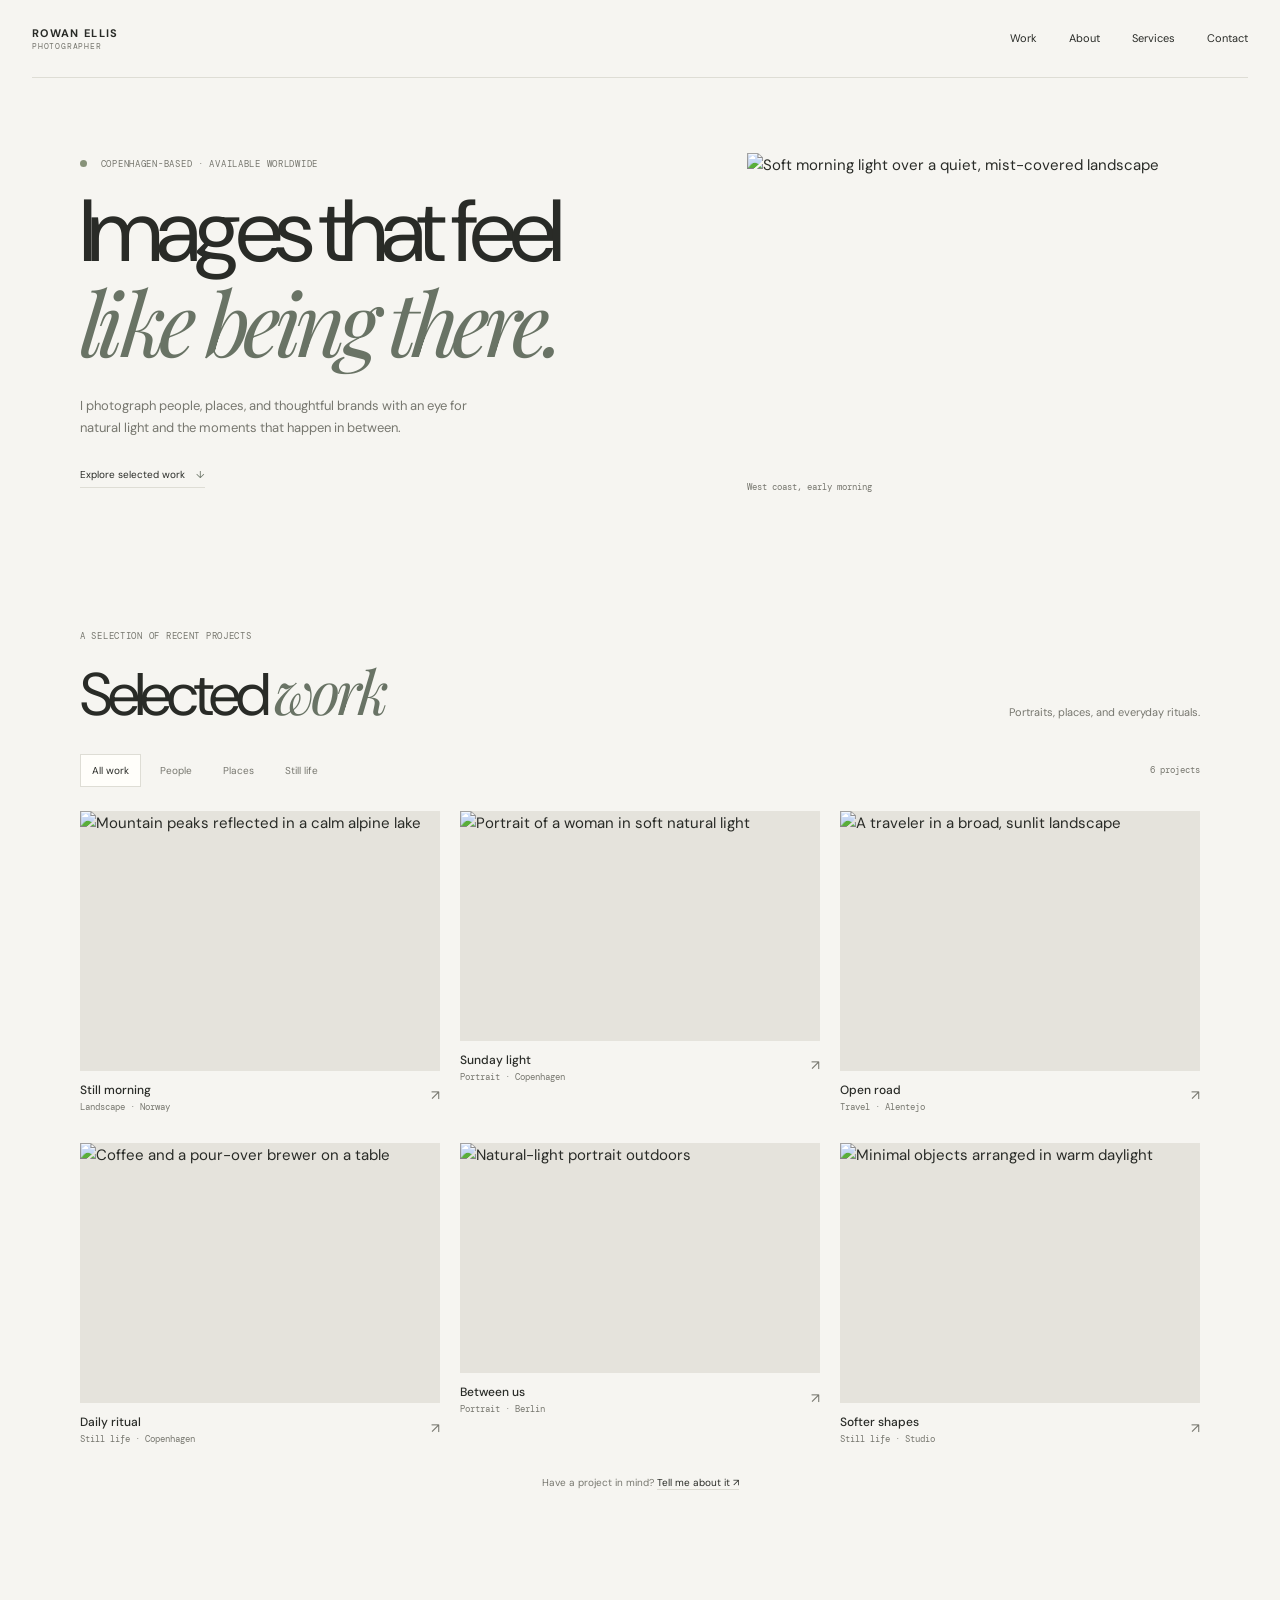
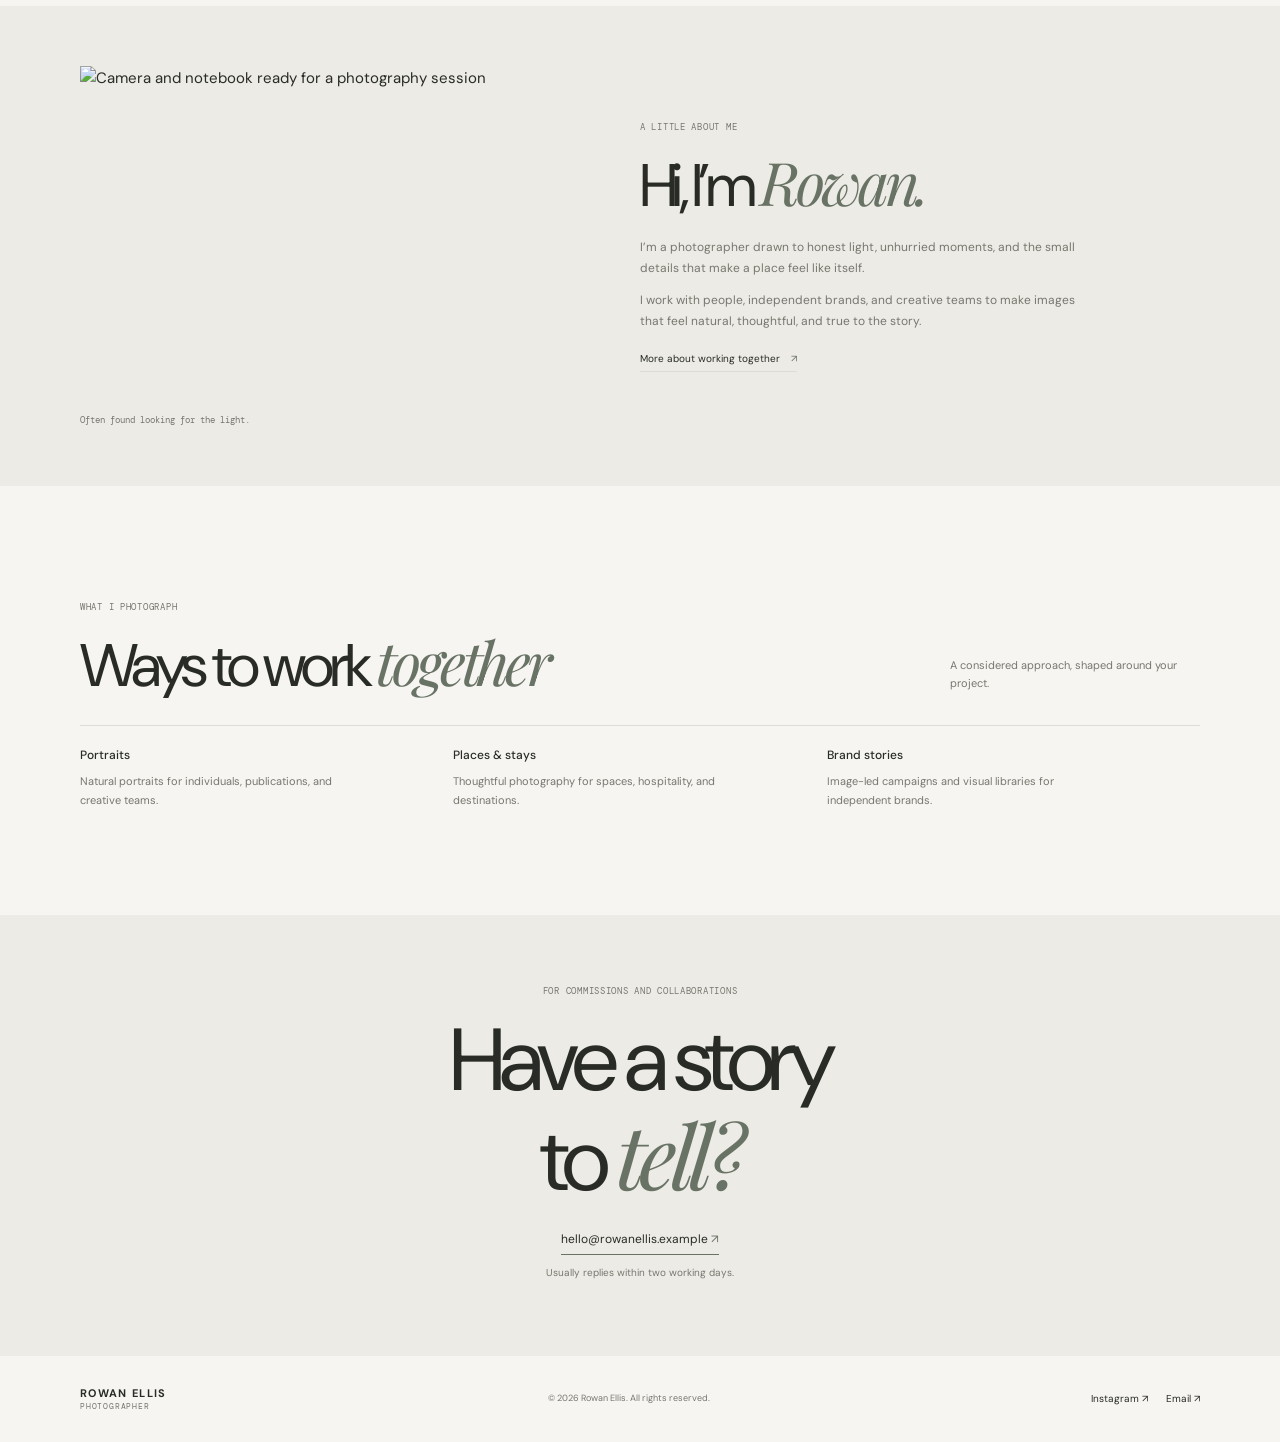
==== index.html @ 959b417f "Add files via upload" ====
<!DOCTYPE html>
<html lang="en">
<head>
  <meta charset="UTF-8">
  <meta name="viewport" content="width=device-width, initial-scale=1">
  <meta name="theme-color" content="#f6f5f1">
  <meta name="description" content="Rowan Ellis is a Copenhagen-based photographer working across portraits, places, and brand stories.">
  <title>Rowan Ellis — Photographer</title>

  <link rel="preconnect" href="https://fonts.googleapis.com">
  <link rel="preconnect" href="https://fonts.gstatic.com" crossorigin>
  <link href="https://fonts.googleapis.com/css2?family=DM+Mono:wght@400&family=DM+Sans:wght@400;500;600;700&family=Playfair+Display:ital,wght@0,400;0,500;1,400&display=swap" rel="stylesheet">
  <link rel="stylesheet" href="style.css">
  <script src="script.js" defer></script>
</head>

<body>
  <a class="skip-link" href="#main">Skip to content</a>

  <header class="site-header">
    <a class="brand" href="#home" aria-label="Rowan Ellis, home">
      ROWAN ELLIS <span>PHOTOGRAPHER</span>
    </a>

    <button class="menu-toggle" type="button" aria-expanded="false"
      aria-controls="primary-nav" aria-label="Open navigation">
      <span></span><span></span>
    </button>

    <nav class="navigation" id="primary-nav" aria-label="Main navigation">
      <a href="#work">Work</a>
      <a href="#about">About</a>
      <a href="#services">Services</a>
      <a href="#contact">Contact</a>
    </nav>
  </header>

  <main id="main">
    <section class="intro page-width" id="home">
      <div class="intro-copy">
        <p class="eyebrow"><span class="availability-dot"></span> Copenhagen-based · Available worldwide</p>
        <h1>Images that feel<br><em>like being there.</em></h1>
        <p class="intro-description">
          I photograph people, places, and thoughtful brands with an eye for
          natural light and the moments that happen in between.
        </p>
        <a class="text-link" href="#work">Explore selected work <span aria-hidden="true">↓</span></a>
      </div>
      <figure class="intro-image">
        <img
          src="https://images.unsplash.com/photo-1470252649378-9c29740c9fa8?auto=format&fit=crop&w=1500&q=85"
          alt="Soft morning light over a quiet, mist-covered landscape"
          fetchpriority="high">
        <figcaption>West coast, early morning</figcaption>
      </figure>
    </section>

    <section class="work page-width section-space" id="work" aria-labelledby="work-title">
      <div class="section-heading">
        <div>
          <p class="eyebrow">A selection of recent projects</p>
          <h2 id="work-title">Selected <em>work</em></h2>
        </div>
        <p class="heading-note">Portraits, places, and everyday rituals.</p>
      </div>

      <div class="filter-row" role="group" aria-label="Filter photographs">
        <button class="filter-button is-active" type="button" data-filter="all" aria-pressed="true">All work</button>
        <button class="filter-button" type="button" data-filter="people" aria-pressed="false">People</button>
        <button class="filter-button" type="button" data-filter="places" aria-pressed="false">Places</button>
        <button class="filter-button" type="button" data-filter="still-life" aria-pressed="false">Still life</button>
        <span class="work-count" aria-live="polite">6 projects</span>
      </div>

      <div class="gallery">
        <article class="project-card" data-category="places">
          <a class="project-image" href="#contact" aria-label="Enquire about the Still Morning project">
            <img src="https://images.unsplash.com/photo-1470770841072-f978cf4d019e?auto=format&fit=crop&w=1100&q=85"
              alt="Mountain peaks reflected in a calm alpine lake" loading="lazy">
          </a>
          <div class="project-caption">
            <div><h3>Still morning</h3><p>Landscape · Norway</p></div>
            <a href="#contact" aria-label="Enquire about Still morning">↗</a>
          </div>
        </article>

        <article class="project-card" data-category="people">
          <a class="project-image" href="#contact" aria-label="Enquire about the Sunday Light project">
            <img src="https://images.unsplash.com/photo-1534528741775-53994a69daeb?auto=format&fit=crop&w=1100&q=85"
              alt="Portrait of a woman in soft natural light" loading="lazy">
          </a>
          <div class="project-caption">
            <div><h3>Sunday light</h3><p>Portrait · Copenhagen</p></div>
            <a href="#contact" aria-label="Enquire about Sunday light">↗</a>
          </div>
        </article>

        <article class="project-card" data-category="places">
          <a class="project-image" href="#contact" aria-label="Enquire about the Open Road project">
            <img src="https://images.unsplash.com/photo-1500530855697-b586d89ba3ee?auto=format&fit=crop&w=1100&q=85"
              alt="A traveler in a broad, sunlit landscape" loading="lazy">
          </a>
          <div class="project-caption">
            <div><h3>Open road</h3><p>Travel · Alentejo</p></div>
            <a href="#contact" aria-label="Enquire about Open road">↗</a>
          </div>
        </article>

        <article class="project-card" data-category="still-life">
          <a class="project-image" href="#contact" aria-label="Enquire about the Daily Ritual project">
            <img src="https://images.unsplash.com/photo-1495474472287-4d71bcdd2085?auto=format&fit=crop&w=1100&q=85"
              alt="Coffee and a pour-over brewer on a table" loading="lazy">
          </a>
          <div class="project-caption">
            <div><h3>Daily ritual</h3><p>Still life · Copenhagen</p></div>
            <a href="#contact" aria-label="Enquire about Daily ritual">↗</a>
          </div>
        </article>

        <article class="project-card" data-category="people">
          <a class="project-image" href="#contact" aria-label="Enquire about the Between Us project">
            <img src="https://images.unsplash.com/photo-1517841905240-472988babdf9?auto=format&fit=crop&w=1100&q=85"
              alt="Natural-light portrait outdoors" loading="lazy">
          </a>
          <div class="project-caption">
            <div><h3>Between us</h3><p>Portrait · Berlin</p></div>
            <a href="#contact" aria-label="Enquire about Between us">↗</a>
          </div>
        </article>

        <article class="project-card" data-category="still-life">
          <a class="project-image" href="#contact" aria-label="Enquire about the Softer Shapes project">
            <img src="https://images.unsplash.com/photo-1490312278390-ab64016e0aa9?auto=format&fit=crop&w=1100&q=85"
              alt="Minimal objects arranged in warm daylight" loading="lazy">
          </a>
          <div class="project-caption">
            <div><h3>Softer shapes</h3><p>Still life · Studio</p></div>
            <a href="#contact" aria-label="Enquire about Softer shapes">↗</a>
          </div>
        </article>
      </div>

      <p class="gallery-note">Have a project in mind? <a href="#contact">Tell me about it ↗</a></p>
    </section>

    <section class="about section-space" id="about">
      <div class="about-inner page-width">
        <figure class="about-image">
          <img src="https://images.unsplash.com/photo-1452587925148-ce544e77e70d?auto=format&fit=crop&w=900&q=85"
            alt="Camera and notebook ready for a photography session" loading="lazy">
          <figcaption>Often found looking for the light.</figcaption>
        </figure>
        <div class="about-copy">
          <p class="eyebrow">A little about me</p>
          <h2>Hi, I’m <em>Rowan.</em></h2>
          <p>I’m a photographer drawn to honest light, unhurried moments, and the small details that make a place feel like itself.</p>
          <p>I work with people, independent brands, and creative teams to make images that feel natural, thoughtful, and true to the story.</p>
          <a class="text-link" href="#contact">More about working together <span aria-hidden="true">↗</span></a>
        </div>
      </div>
    </section>

    <section class="services page-width section-space" id="services">
      <div class="section-heading">
        <div>
          <p class="eyebrow">What I photograph</p>
          <h2>Ways to work <em>together</em></h2>
        </div>
        <p class="heading-note">A considered approach, shaped around your project.</p>
      </div>
      <div class="service-grid">
        <article><h3>Portraits</h3><p>Natural portraits for individuals, publications, and creative teams.</p></article>
        <article><h3>Places & stays</h3><p>Thoughtful photography for spaces, hospitality, and destinations.</p></article>
        <article><h3>Brand stories</h3><p>Image-led campaigns and visual libraries for independent brands.</p></article>
      </div>
    </section>

    <section class="contact" id="contact">
      <div class="contact-inner page-width">
        <p class="eyebrow">For commissions and collaborations</p>
        <h2>Have a story<br>to <em>tell?</em></h2>
        <a class="contact-email" href="mailto:hello@rowanellis.example">
          hello@rowanellis.example <span aria-hidden="true">↗</span>
        </a>
        <p class="contact-note">Usually replies within two working days.</p>
      </div>
    </section>
  </main>

  <footer class="site-footer page-width">
    <a class="brand" href="#home">ROWAN ELLIS <span>PHOTOGRAPHER</span></a>
    <p>© <span id="year"></span> Rowan Ellis. All rights reserved.</p>
    <div class="footer-links">
      <a href="https://www.instagram.com/" target="_blank" rel="noopener noreferrer">Instagram ↗</a>
      <a href="mailto:hello@rowanellis.example">Email ↗</a>
    </div>
  </footer>

  <button class="back-to-top" type="button" aria-label="Scroll to top" title="Scroll to top">
    <span aria-hidden="true">↑</span>
  </button>
</body>
</html>
---- style.css ----
:root {
  color-scheme: light;
  --paper: #f6f5f1;
  --white: #fffefa;
  --ink: #292b27;
  --muted: #77776f;
  --line: #deddd5;
  --accent: #697365;
  --serif: "Playfair Display", Georgia, serif;
  --sans: "DM Sans", Arial, sans-serif;
  --mono: "DM Mono", monospace;
}

* { box-sizing: border-box; }
html { scroll-behavior: smooth; scroll-padding-top: 85px; }
body {
  margin: 0;
  color: var(--ink);
  background: var(--paper);
  font: 15px/1.7 var(--sans);
  -webkit-font-smoothing: antialiased;
}
img { display: block; width: 100%; }
a { color: inherit; text-decoration: none; }
button { color: inherit; font: inherit; }
a:focus-visible, button:focus-visible { outline: 2px solid var(--accent); outline-offset: 4px; }
::selection { color: white; background: var(--accent); }
.page-width { width: min(1120px, calc(100% - 64px)); margin-inline: auto; }
.skip-link { position: absolute; top: -60px; left: 16px; z-index: 20; padding: 10px 14px; background: var(--ink); color: white; }
.skip-link:focus { top: 16px; }

.site-header {
  width: min(1260px, calc(100% - 64px)); height: 78px; margin: auto;
  display: flex; align-items: center; justify-content: space-between;
  border-bottom: 1px solid var(--line);
}
.brand { font-size: 11px; font-weight: 700; letter-spacing: .12em; line-height: 1.4; }
.brand span { display: block; color: var(--muted); font: 8px var(--mono); letter-spacing: .1em; }
.navigation { display: flex; gap: 32px; align-items: center; }
.navigation a { font-size: 11px; }
.navigation a:hover, .footer-links a:hover { color: var(--accent); }
.menu-toggle { display: none; }

.intro {
  display: grid; grid-template-columns: 1fr .8fr; align-items: center;
  gap: 9%; padding-top: 75px; padding-bottom: 22px;
}
.eyebrow { margin: 0 0 17px; color: var(--muted); font: 9px var(--mono); letter-spacing: .08em; text-transform: uppercase; }
.availability-dot { display: inline-block; width: 7px; height: 7px; margin-right: 8px; border-radius: 50%; background: #879279; }
.intro h1 { margin: 0; font-size: clamp(54px, 7vw, 88px); font-weight: 400; line-height: 1.02; letter-spacing: -.075em; }
h1 em, h2 em { color: var(--accent); font-family: var(--serif); font-weight: 400; }
.intro-description { max-width: 430px; margin: 22px 0; color: var(--muted); font-size: 13px; }
.text-link { display: inline-block; padding-bottom: 4px; border-bottom: 1px solid var(--line); font-size: 10px; }
.text-link span { margin-left: 8px; color: var(--accent); }
.intro-image { margin: 0; }
.intro-image img { height: 320px; object-fit: cover; }
.intro-image figcaption, .about-image figcaption { margin-top: 8px; color: var(--muted); font: 9px var(--mono); }

.section-space { padding-top: 115px; }
.section-heading { display: flex; align-items: end; justify-content: space-between; gap: 24px; margin-bottom: 27px; }
.section-heading h2, .about-copy h2, .contact h2 {
  margin: 0; font-size: clamp(40px, 5vw, 60px); font-weight: 400;
  line-height: 1.06; letter-spacing: -.07em;
}
.heading-note { max-width: 250px; margin: 0 0 5px; color: var(--muted); font-size: 11px; }
.filter-row { display: flex; align-items: center; gap: 7px; margin-bottom: 24px; }
.filter-button { padding: 7px 11px; border: 1px solid transparent; background: transparent; color: var(--muted); font-size: 10px; cursor: pointer; }
.filter-button:hover { color: var(--ink); }
.filter-button.is-active { border-color: var(--line); background: var(--white); color: var(--ink); }
.work-count { margin-left: auto; color: var(--muted); font: 9px var(--mono); }

.gallery { display: grid; grid-template-columns: repeat(3, minmax(0, 1fr)); gap: 30px 20px; }
.project-card { min-width: 0; }
.project-image { display: block; overflow: hidden; background: #e5e3dc; }
.project-image img { height: 260px; object-fit: cover; transition: transform .45s ease; }
.project-card:nth-child(3n + 2) .project-image img { height: 230px; }
.project-image:hover img { transform: scale(1.025); }
.project-caption { display: flex; align-items: center; justify-content: space-between; padding-top: 9px; }
.project-caption h3 { margin: 0; font-size: 12px; font-weight: 500; }
.project-caption p { margin: 1px 0 0; color: var(--muted); font: 9px var(--mono); }
.project-caption > a { color: var(--muted); font-size: 14px; }
.project-card[hidden] { display: none; }
.gallery-note { margin: 29px 0 0; color: var(--muted); text-align: center; font-size: 10px; }
.gallery-note a { color: var(--ink); border-bottom: 1px solid var(--line); }

.about { margin-top: 115px; padding-block: 60px; background: #ecebe5; }
.about-inner { display: grid; grid-template-columns: .8fr 1fr; align-items: center; gap: 10%; }
.about-image { margin: 0; }
.about-image img { height: 340px; object-fit: cover; }
.about-copy h2 { margin-bottom: 20px; }
.about-copy > p:not(.eyebrow) { max-width: 440px; color: var(--muted); font-size: 12px; }
.about-copy .text-link { margin-top: 7px; }

.services { padding-bottom: 105px; }
.service-grid { display: grid; grid-template-columns: repeat(3, 1fr); border-top: 1px solid var(--line); }
.service-grid article { padding: 19px 20px 0 0; }
.service-grid h3 { margin: 0 0 7px; font-size: 12px; font-weight: 500; }
.service-grid p { max-width: 280px; margin: 0; color: var(--muted); font-size: 11px; }

.contact { padding: 70px 0 75px; background: #ecebe5; text-align: center; }
.contact h2 { font-size: clamp(55px, 8vw, 88px); }
.contact-email { display: inline-block; margin-top: 22px; padding-bottom: 4px; border-bottom: 1px solid var(--accent); font-size: 12px; }
.contact-email span { color: var(--accent); }
.contact-note { margin: 9px 0 0; color: var(--muted); font-size: 10px; }

.site-footer { min-height: 86px; display: flex; align-items: center; justify-content: space-between; gap: 18px; }
.site-footer > p { margin: 0; color: var(--muted); font-size: 9px; }
.footer-links { display: flex; gap: 18px; font-size: 10px; }

.back-to-top {
  position: fixed; z-index: 5; right: 22px; bottom: 22px;
  display: grid; place-items: center; width: 42px; height: 42px;
  border: 1px solid var(--line); border-radius: 50%; background: var(--white);
  font-size: 18px; cursor: pointer; opacity: 0; visibility: hidden;
  transform: translateY(6px); transition: opacity .2s, visibility .2s, transform .2s;
}
.back-to-top.is-visible { opacity: 1; visibility: visible; transform: translateY(0); }
.back-to-top:hover { color: white; background: var(--ink); border-color: var(--ink); }

@media (max-width: 760px) {
  .page-width, .site-header { width: calc(100% - 40px); }
  .site-header { height: 70px; }
  .menu-toggle {
    display: flex; width: 38px; height: 38px; flex-direction: column;
    justify-content: center; gap: 6px; border: 1px solid var(--line);
    background: transparent; cursor: pointer;
  }
  .menu-toggle span { width: 15px; height: 1px; margin: auto; background: var(--ink); }
  .navigation {
    display: none; position: absolute; z-index: 10; top: 69px; left: 0; right: 0;
    padding: 20px; flex-direction: column; align-items: flex-start; gap: 16px;
    background: var(--paper); border-bottom: 1px solid var(--line);
  }
  .navigation.is-open { display: flex; }
  .intro { grid-template-columns: 1fr .75fr; gap: 25px; padding-top: 60px; }
  .intro h1 { font-size: clamp(48px, 9vw, 68px); }
  .intro-image img { height: 270px; }
  .section-space { padding-top: 85px; }
  .gallery { grid-template-columns: repeat(2, minmax(0, 1fr)); gap: 25px 14px; }
  .project-image img, .project-card:nth-child(3n + 2) .project-image img { height: 230px; }
  .about { margin-top: 85px; padding-block: 45px; }
  .about-inner { gap: 7%; }
  .about-image img { height: 300px; }
  .services { padding-bottom: 80px; }
}

@media (max-width: 520px) {
  .intro { grid-template-columns: 1fr; gap: 28px; padding-top: 50px; }
  .intro h1 { font-size: clamp(54px, 13vw, 72px); }
  .intro-image img { height: 250px; }
  .section-heading { align-items: flex-start; flex-direction: column; gap: 9px; }
  .filter-row { flex-wrap: wrap; }
  .work-count { width: 100%; margin: 3px 0 0 10px; }
  .gallery { grid-template-columns: 1fr; gap: 24px; }
  .project-image img, .project-card:nth-child(3n + 2) .project-image img { height: 270px; }
  .about-inner { grid-template-columns: 1fr; gap: 28px; }
  .about-image img { height: 260px; }
  .service-grid { grid-template-columns: 1fr; }
  .service-grid article { padding: 16px 0; border-bottom: 1px solid var(--line); }
  .services { padding-bottom: 70px; }
  .site-footer { flex-wrap: wrap; padding-block: 18px; }
  .site-footer > p { order: 3; width: 100%; }
  .footer-links { gap: 12px; }
  .back-to-top { right: 15px; bottom: 15px; }
}

@media (prefers-reduced-motion: reduce) {
  *, *::before, *::after { scroll-behavior: auto !important; transition-duration: .01ms !important; }
}
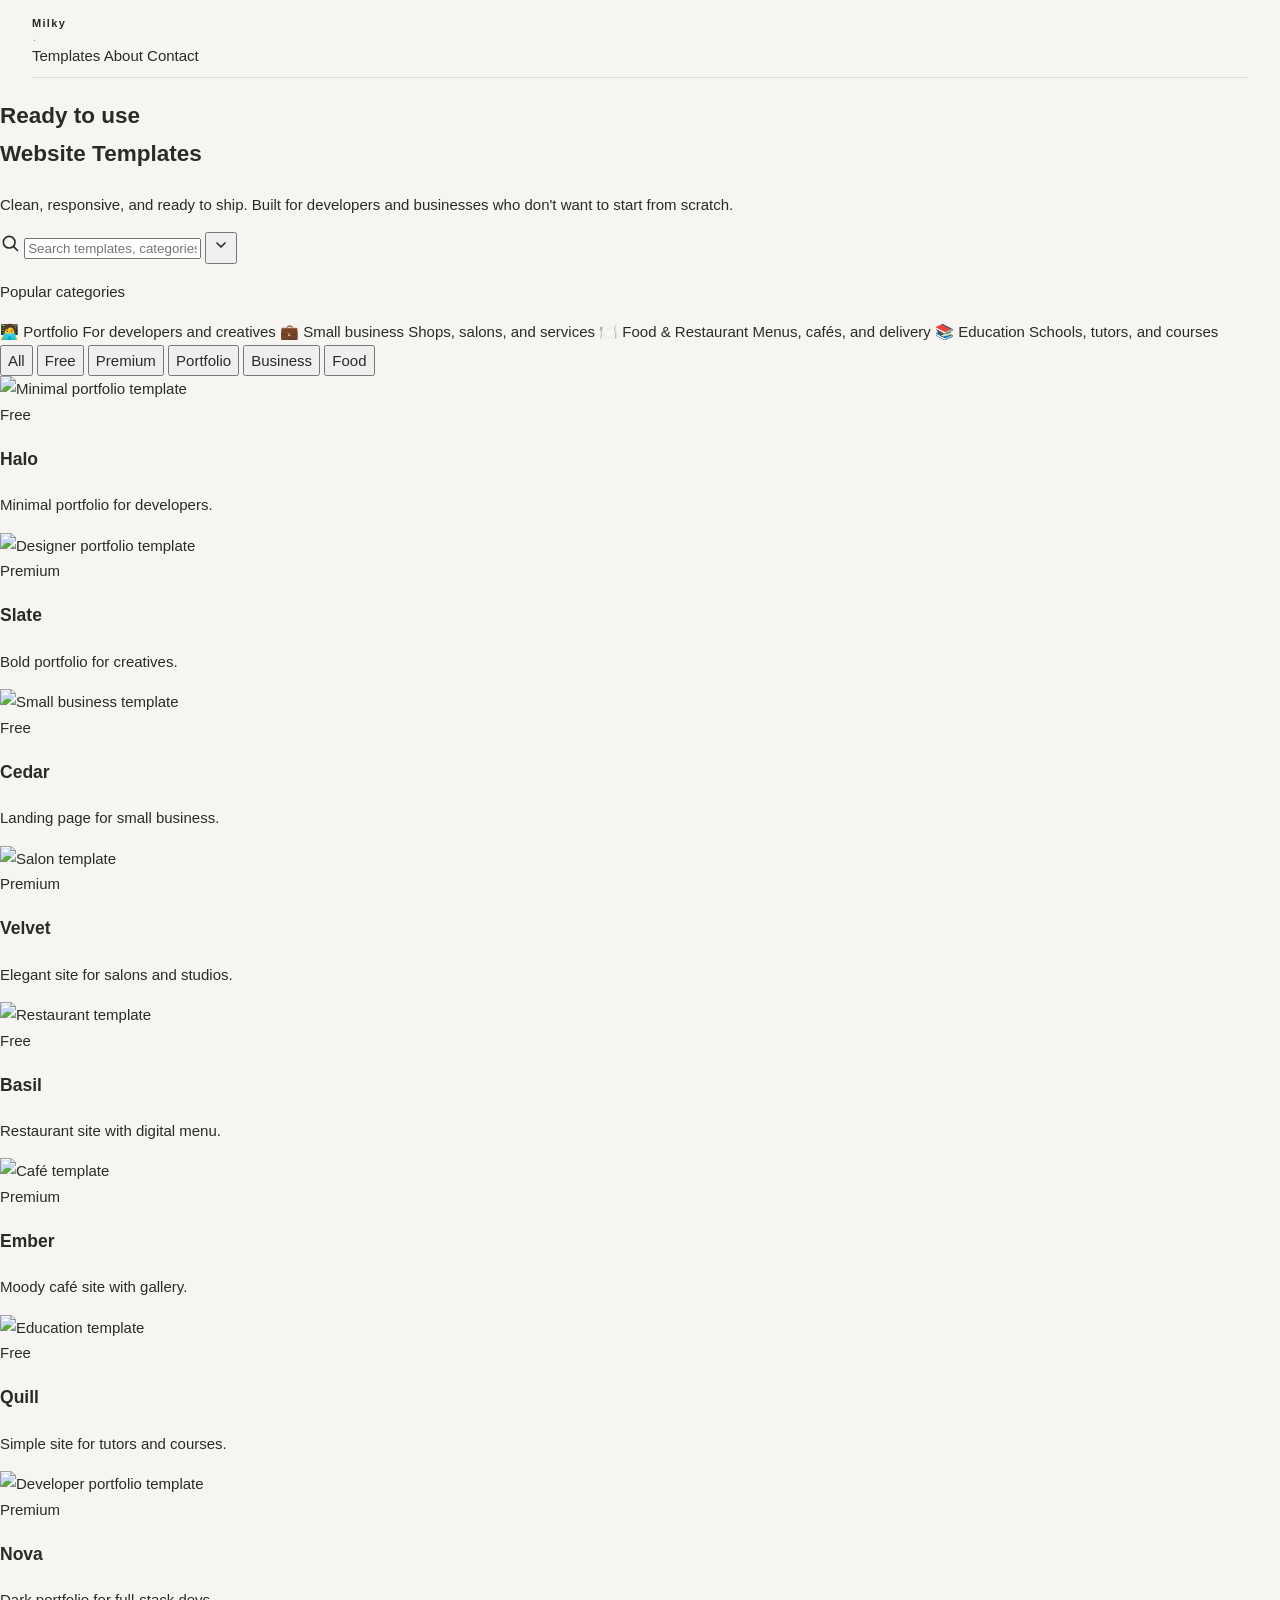
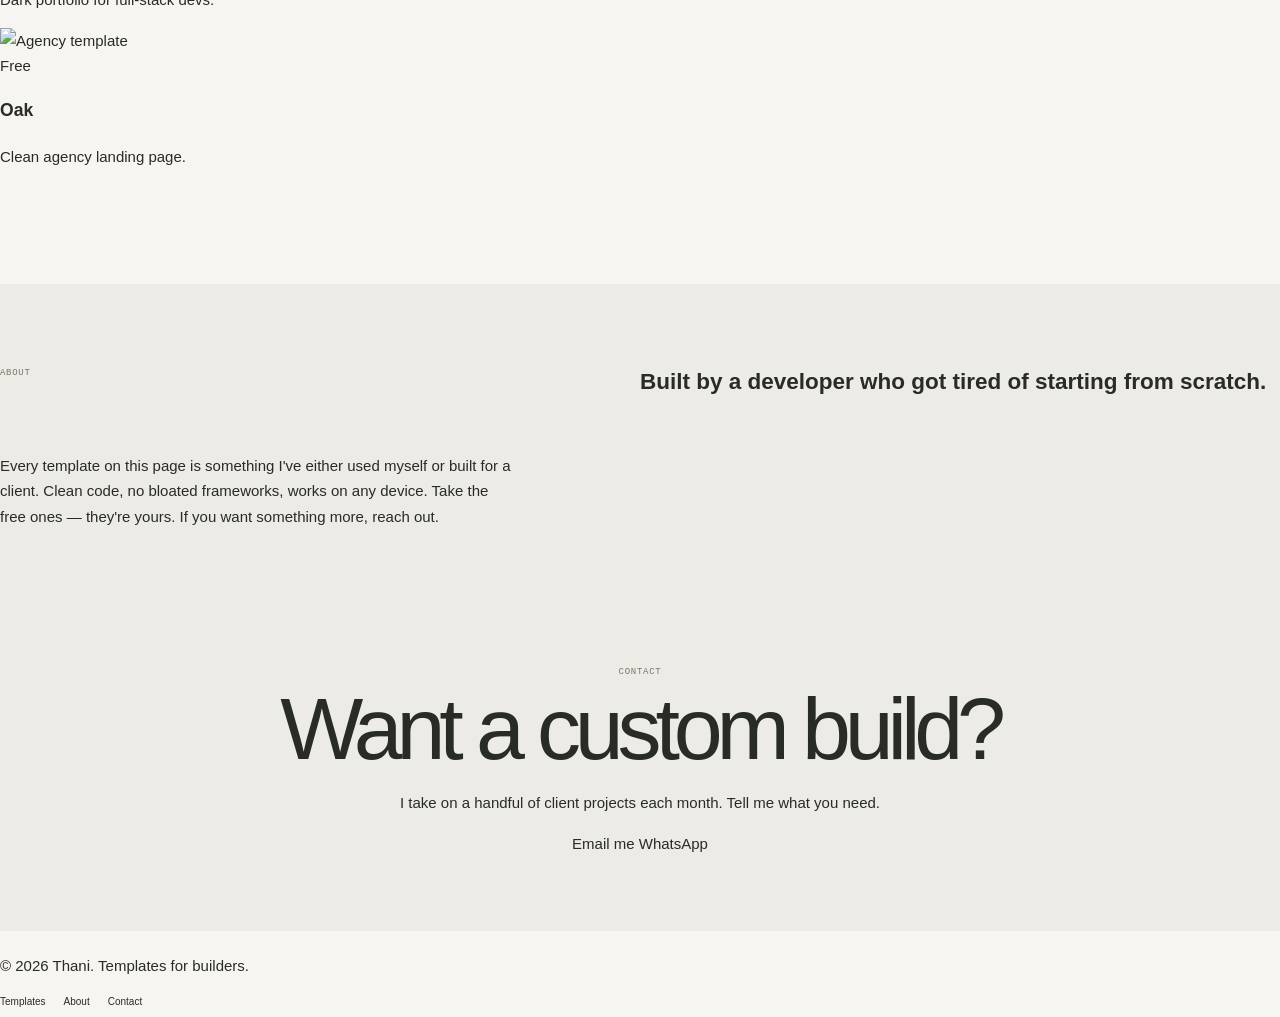
==== commit 091b8aea: "Add files via upload" ====
--- a/index.html
+++ b/index.html
@@ -1,203 +1,238 @@
 <!DOCTYPE html>
 <html lang="en">
 <head>
-  <meta charset="UTF-8">
-  <meta name="viewport" content="width=device-width, initial-scale=1">
-  <meta name="theme-color" content="#f6f5f1">
-  <meta name="description" content="Rowan Ellis is a Copenhagen-based photographer working across portraits, places, and brand stories.">
-  <title>Rowan Ellis — Photographer</title>
-
-  <link rel="preconnect" href="https://fonts.googleapis.com">
-  <link rel="preconnect" href="https://fonts.gstatic.com" crossorigin>
-  <link href="https://fonts.googleapis.com/css2?family=DM+Mono:wght@400&family=DM+Sans:wght@400;500;600;700&family=Playfair+Display:ital,wght@0,400;0,500;1,400&display=swap" rel="stylesheet">
-  <link rel="stylesheet" href="style.css">
-  <script src="script.js" defer></script>
+<meta charset="UTF-8">
+<meta name="viewport" content="width=device-width, initial-scale=1.0">
+<title>Milky — Website Templates</title>
+<meta name="description" content="Clean, responsive website templates for developers and small businesses. Free and premium.">
+<link rel="preconnect" href="https://fonts.googleapis.com">
+<link rel="preconnect" href="https://fonts.gstatic.com" crossorigin>
+<link href="https://fonts.googleapis.com/css2?family=Fraunces:opsz,wght@9..144,300;9..144,400;9..144,600&family=Inter:wght@400;500;600;700&display=swap" rel="stylesheet">
+<link rel="stylesheet" href="style.css">
 </head>
-
 <body>
-  <a class="skip-link" href="#main">Skip to content</a>
-
-  <header class="site-header">
-    <a class="brand" href="#home" aria-label="Rowan Ellis, home">
-      ROWAN ELLIS <span>PHOTOGRAPHER</span>
-    </a>
-
-    <button class="menu-toggle" type="button" aria-expanded="false"
-      aria-controls="primary-nav" aria-label="Open navigation">
-      <span></span><span></span>
-    </button>
-
-    <nav class="navigation" id="primary-nav" aria-label="Main navigation">
-      <a href="#work">Work</a>
+
+<!-- ============ HEADER ============ -->
+<header class="site-header">
+  <div class="header-inner">
+    <a href="#" class="brand">Milky<span>.</span></a>
+    <nav class="header-nav">
+      <a href="#templates">Templates</a>
       <a href="#about">About</a>
-      <a href="#services">Services</a>
       <a href="#contact">Contact</a>
     </nav>
-  </header>
-
-  <main id="main">
-    <section class="intro page-width" id="home">
-      <div class="intro-copy">
-        <p class="eyebrow"><span class="availability-dot"></span> Copenhagen-based · Available worldwide</p>
-        <h1>Images that feel<br><em>like being there.</em></h1>
-        <p class="intro-description">
-          I photograph people, places, and thoughtful brands with an eye for
-          natural light and the moments that happen in between.
-        </p>
-        <a class="text-link" href="#work">Explore selected work <span aria-hidden="true">↓</span></a>
-      </div>
-      <figure class="intro-image">
-        <img
-          src="https://images.unsplash.com/photo-1470252649378-9c29740c9fa8?auto=format&fit=crop&w=1500&q=85"
-          alt="Soft morning light over a quiet, mist-covered landscape"
-          fetchpriority="high">
-        <figcaption>West coast, early morning</figcaption>
-      </figure>
-    </section>
-
-    <section class="work page-width section-space" id="work" aria-labelledby="work-title">
-      <div class="section-heading">
-        <div>
-          <p class="eyebrow">A selection of recent projects</p>
-          <h2 id="work-title">Selected <em>work</em></h2>
-        </div>
-        <p class="heading-note">Portraits, places, and everyday rituals.</p>
-      </div>
-
-      <div class="filter-row" role="group" aria-label="Filter photographs">
-        <button class="filter-button is-active" type="button" data-filter="all" aria-pressed="true">All work</button>
-        <button class="filter-button" type="button" data-filter="people" aria-pressed="false">People</button>
-        <button class="filter-button" type="button" data-filter="places" aria-pressed="false">Places</button>
-        <button class="filter-button" type="button" data-filter="still-life" aria-pressed="false">Still life</button>
-        <span class="work-count" aria-live="polite">6 projects</span>
-      </div>
-
-      <div class="gallery">
-        <article class="project-card" data-category="places">
-          <a class="project-image" href="#contact" aria-label="Enquire about the Still Morning project">
-            <img src="https://images.unsplash.com/photo-1470770841072-f978cf4d019e?auto=format&fit=crop&w=1100&q=85"
-              alt="Mountain peaks reflected in a calm alpine lake" loading="lazy">
-          </a>
-          <div class="project-caption">
-            <div><h3>Still morning</h3><p>Landscape · Norway</p></div>
-            <a href="#contact" aria-label="Enquire about Still morning">↗</a>
-          </div>
-        </article>
-
-        <article class="project-card" data-category="people">
-          <a class="project-image" href="#contact" aria-label="Enquire about the Sunday Light project">
-            <img src="https://images.unsplash.com/photo-1534528741775-53994a69daeb?auto=format&fit=crop&w=1100&q=85"
-              alt="Portrait of a woman in soft natural light" loading="lazy">
-          </a>
-          <div class="project-caption">
-            <div><h3>Sunday light</h3><p>Portrait · Copenhagen</p></div>
-            <a href="#contact" aria-label="Enquire about Sunday light">↗</a>
-          </div>
-        </article>
-
-        <article class="project-card" data-category="places">
-          <a class="project-image" href="#contact" aria-label="Enquire about the Open Road project">
-            <img src="https://images.unsplash.com/photo-1500530855697-b586d89ba3ee?auto=format&fit=crop&w=1100&q=85"
-              alt="A traveler in a broad, sunlit landscape" loading="lazy">
-          </a>
-          <div class="project-caption">
-            <div><h3>Open road</h3><p>Travel · Alentejo</p></div>
-            <a href="#contact" aria-label="Enquire about Open road">↗</a>
-          </div>
-        </article>
-
-        <article class="project-card" data-category="still-life">
-          <a class="project-image" href="#contact" aria-label="Enquire about the Daily Ritual project">
-            <img src="https://images.unsplash.com/photo-1495474472287-4d71bcdd2085?auto=format&fit=crop&w=1100&q=85"
-              alt="Coffee and a pour-over brewer on a table" loading="lazy">
-          </a>
-          <div class="project-caption">
-            <div><h3>Daily ritual</h3><p>Still life · Copenhagen</p></div>
-            <a href="#contact" aria-label="Enquire about Daily ritual">↗</a>
-          </div>
-        </article>
-
-        <article class="project-card" data-category="people">
-          <a class="project-image" href="#contact" aria-label="Enquire about the Between Us project">
-            <img src="https://images.unsplash.com/photo-1517841905240-472988babdf9?auto=format&fit=crop&w=1100&q=85"
-              alt="Natural-light portrait outdoors" loading="lazy">
-          </a>
-          <div class="project-caption">
-            <div><h3>Between us</h3><p>Portrait · Berlin</p></div>
-            <a href="#contact" aria-label="Enquire about Between us">↗</a>
-          </div>
-        </article>
-
-        <article class="project-card" data-category="still-life">
-          <a class="project-image" href="#contact" aria-label="Enquire about the Softer Shapes project">
-            <img src="https://images.unsplash.com/photo-1490312278390-ab64016e0aa9?auto=format&fit=crop&w=1100&q=85"
-              alt="Minimal objects arranged in warm daylight" loading="lazy">
-          </a>
-          <div class="project-caption">
-            <div><h3>Softer shapes</h3><p>Still life · Studio</p></div>
-            <a href="#contact" aria-label="Enquire about Softer shapes">↗</a>
-          </div>
-        </article>
-      </div>
-
-      <p class="gallery-note">Have a project in mind? <a href="#contact">Tell me about it ↗</a></p>
-    </section>
-
-    <section class="about section-space" id="about">
-      <div class="about-inner page-width">
-        <figure class="about-image">
-          <img src="https://images.unsplash.com/photo-1452587925148-ce544e77e70d?auto=format&fit=crop&w=900&q=85"
-            alt="Camera and notebook ready for a photography session" loading="lazy">
-          <figcaption>Often found looking for the light.</figcaption>
-        </figure>
-        <div class="about-copy">
-          <p class="eyebrow">A little about me</p>
-          <h2>Hi, I’m <em>Rowan.</em></h2>
-          <p>I’m a photographer drawn to honest light, unhurried moments, and the small details that make a place feel like itself.</p>
-          <p>I work with people, independent brands, and creative teams to make images that feel natural, thoughtful, and true to the story.</p>
-          <a class="text-link" href="#contact">More about working together <span aria-hidden="true">↗</span></a>
-        </div>
-      </div>
-    </section>
-
-    <section class="services page-width section-space" id="services">
-      <div class="section-heading">
-        <div>
-          <p class="eyebrow">What I photograph</p>
-          <h2>Ways to work <em>together</em></h2>
-        </div>
-        <p class="heading-note">A considered approach, shaped around your project.</p>
-      </div>
-      <div class="service-grid">
-        <article><h3>Portraits</h3><p>Natural portraits for individuals, publications, and creative teams.</p></article>
-        <article><h3>Places & stays</h3><p>Thoughtful photography for spaces, hospitality, and destinations.</p></article>
-        <article><h3>Brand stories</h3><p>Image-led campaigns and visual libraries for independent brands.</p></article>
-      </div>
-    </section>
-
-    <section class="contact" id="contact">
-      <div class="contact-inner page-width">
-        <p class="eyebrow">For commissions and collaborations</p>
-        <h2>Have a story<br>to <em>tell?</em></h2>
-        <a class="contact-email" href="mailto:hello@rowanellis.example">
-          hello@rowanellis.example <span aria-hidden="true">↗</span>
-        </a>
-        <p class="contact-note">Usually replies within two working days.</p>
-      </div>
-    </section>
-  </main>
-
-  <footer class="site-footer page-width">
-    <a class="brand" href="#home">ROWAN ELLIS <span>PHOTOGRAPHER</span></a>
-    <p>© <span id="year"></span> Rowan Ellis. All rights reserved.</p>
+  </div>
+</header>
+
+<!-- ============ HERO ============ -->
+<section class="hero">
+  <div class="hero-inner">
+    <h1 class="hero-title">Ready to use<br>Website Templates</h1>
+    <p class="hero-sub">Clean, responsive, and ready to ship. Built for developers and businesses who don't want to start from scratch.</p>
+
+    <div class="search-wrap">
+      <form class="search-bar" role="search" autocomplete="off" onsubmit="return false;">
+        <span class="search-icon" aria-hidden="true">
+          <svg width="20" height="20" viewBox="0 0 24 24" fill="none" stroke="currentColor" stroke-width="2" stroke-linecap="round" stroke-linejoin="round">
+            <circle cx="11" cy="11" r="7"></circle>
+            <line x1="21" y1="21" x2="16.65" y2="16.65"></line>
+          </svg>
+        </span>
+        <input type="text" class="search-input" id="searchInput" placeholder="Search templates, categories, or vibes" aria-label="Search templates">
+        <button type="button" class="search-suggest-toggle" id="suggestToggle" aria-label="Show suggestions">
+          <svg width="16" height="16" viewBox="0 0 24 24" fill="none" stroke="currentColor" stroke-width="2.5" stroke-linecap="round" stroke-linejoin="round">
+            <polyline points="6 9 12 15 18 9"></polyline>
+          </svg>
+        </button>
+      </form>
+
+      <div class="search-suggestions" id="searchSuggestions" aria-hidden="true">
+        <p class="suggest-label">Popular categories</p>
+        <a href="#templates" class="suggest-item" data-filter="portfolio">
+          <span class="suggest-icon">🧑‍💻</span>
+          <span class="suggest-copy">
+            <span class="suggest-title">Portfolio</span>
+            <span class="suggest-desc">For developers and creatives</span>
+          </span>
+        </a>
+        <a href="#templates" class="suggest-item" data-filter="business">
+          <span class="suggest-icon">💼</span>
+          <span class="suggest-copy">
+            <span class="suggest-title">Small business</span>
+            <span class="suggest-desc">Shops, salons, and services</span>
+          </span>
+        </a>
+        <a href="#templates" class="suggest-item" data-filter="food">
+          <span class="suggest-icon">🍽️</span>
+          <span class="suggest-copy">
+            <span class="suggest-title">Food & Restaurant</span>
+            <span class="suggest-desc">Menus, cafés, and delivery</span>
+          </span>
+        </a>
+        <a href="#templates" class="suggest-item" data-filter="education">
+          <span class="suggest-icon">📚</span>
+          <span class="suggest-copy">
+            <span class="suggest-title">Education</span>
+            <span class="suggest-desc">Schools, tutors, and courses</span>
+          </span>
+        </a>
+      </div>
+    </div>
+  </div>
+</section>
+
+<!-- ============ FILTER TABS ============ -->
+<section class="filters" id="templates">
+  <div class="filters-inner">
+    <button class="filter active" data-filter="all">All</button>
+    <button class="filter" data-filter="free">Free</button>
+    <button class="filter" data-filter="paid">Premium</button>
+    <button class="filter" data-filter="portfolio">Portfolio</button>
+    <button class="filter" data-filter="business">Business</button>
+    <button class="filter" data-filter="food">Food</button>
+  </div>
+</section>
+
+<!-- ============ TEMPLATE GRID ============ -->
+<section class="grid-section">
+  <div class="grid" id="templateGrid">
+
+    <a href="templates/halo/index.html" class="card" data-tags="free portfolio">
+      <div class="card-image">
+        <img src="https://images.unsplash.com/photo-1618005182384-a83a8bd57fbe?auto=format&fit=crop&w=1000&q=80" alt="Minimal portfolio template">
+        <span class="card-badge badge-free">Free</span>
+      </div>
+      <div class="card-info">
+        <h3 class="card-title">Halo</h3>
+        <p class="card-desc">Minimal portfolio for developers.</p>
+      </div>
+    </a>
+
+    <a href="templates/slate/index.html" class="card" data-tags="paid portfolio">
+      <div class="card-image">
+        <img src="https://images.unsplash.com/photo-1618005198919-d3d4b5a92ead?auto=format&fit=crop&w=1000&q=80" alt="Designer portfolio template">
+        <span class="card-badge badge-paid">Premium</span>
+      </div>
+      <div class="card-info">
+        <h3 class="card-title">Slate</h3>
+        <p class="card-desc">Bold portfolio for creatives.</p>
+      </div>
+    </a>
+
+    <a href="templates/photo-editorial/index.html" class="card" data-tags="free business">
+      <div class="card-image">
+        <img src="https://images.unsplash.com/photo-1618556450991-2f1af64e8191?auto=format&fit=crop&w=1000&q=80" alt="Small business template">
+        <span class="card-badge badge-free">Free</span>
+      </div>
+      <div class="card-info">
+        <h3 class="card-title">Cedar</h3>
+        <p class="card-desc">Landing page for small business.</p>
+      </div>
+    </a>
+
+    <a href="templates/photo-cinematic/index.html" class="card" data-tags="paid business">
+      <div class="card-image">
+        <img src="https://images.unsplash.com/photo-1618221195710-dd6b41faaea6?auto=format&fit=crop&w=1000&q=80" alt="Salon template">
+        <span class="card-badge badge-paid">Premium</span>
+      </div>
+      <div class="card-info">
+        <h3 class="card-title">Velvet</h3>
+        <p class="card-desc">Elegant site for salons and studios.</p>
+      </div>
+    </a>
+
+    <a href="#" class="card" data-tags="free food">
+      <div class="card-image">
+        <img src="https://images.unsplash.com/photo-1552566626-52f8b828add9?auto=format&fit=crop&w=1000&q=80" alt="Restaurant template">
+        <span class="card-badge badge-free">Free</span>
+      </div>
+      <div class="card-info">
+        <h3 class="card-title">Basil</h3>
+        <p class="card-desc">Restaurant site with digital menu.</p>
+      </div>
+    </a>
+
+    <a href="#" class="card" data-tags="paid food">
+      <div class="card-image">
+        <img src="https://images.unsplash.com/photo-1554118811-1e0d58224f24?auto=format&fit=crop&w=1000&q=80" alt="Café template">
+        <span class="card-badge badge-paid">Premium</span>
+      </div>
+      <div class="card-info">
+        <h3 class="card-title">Ember</h3>
+        <p class="card-desc">Moody café site with gallery.</p>
+      </div>
+    </a>
+
+    <a href="#" class="card" data-tags="free education">
+      <div class="card-image">
+        <img src="https://images.unsplash.com/photo-1497633762265-9d179a990aa6?auto=format&fit=crop&w=1000&q=80" alt="Education template">
+        <span class="card-badge badge-free">Free</span>
+      </div>
+      <div class="card-info">
+        <h3 class="card-title">Quill</h3>
+        <p class="card-desc">Simple site for tutors and courses.</p>
+      </div>
+    </a>
+
+    <a href="#" class="card" data-tags="paid portfolio">
+      <div class="card-image">
+        <img src="https://images.unsplash.com/photo-1626785774573-4b799315345d?auto=format&fit=crop&w=1000&q=80" alt="Developer portfolio template">
+        <span class="card-badge badge-paid">Premium</span>
+      </div>
+      <div class="card-info">
+        <h3 class="card-title">Nova</h3>
+        <p class="card-desc">Dark portfolio for full-stack devs.</p>
+      </div>
+    </a>
+
+    <a href="#" class="card" data-tags="free business">
+      <div class="card-image">
+        <img src="https://images.unsplash.com/photo-1522542550221-31fd19575a2d?auto=format&fit=crop&w=1000&q=80" alt="Agency template">
+        <span class="card-badge badge-free">Free</span>
+      </div>
+      <div class="card-info">
+        <h3 class="card-title">Oak</h3>
+        <p class="card-desc">Clean agency landing page.</p>
+      </div>
+    </a>
+
+  </div>
+</section>
+
+<!-- ============ ABOUT ============ -->
+<section class="about" id="about">
+  <div class="about-inner">
+    <span class="eyebrow">About</span>
+    <h2>Built by a developer who got tired of starting from scratch.</h2>
+    <p>Every template on this page is something I've either used myself or built for a client. Clean code, no bloated frameworks, works on any device. Take the free ones — they're yours. If you want something more, reach out.</p>
+  </div>
+</section>
+
+<!-- ============ CONTACT ============ -->
+<section class="contact" id="contact">
+  <div class="contact-inner">
+    <span class="eyebrow">Contact</span>
+    <h2>Want a custom build?</h2>
+    <p>I take on a handful of client projects each month. Tell me what you need.</p>
+    <div class="contact-links">
+      <a href="mailto:hello@example.com" class="contact-btn primary">Email me</a>
+      <a href="https://wa.me/2349162692084" class="contact-btn ghost" target="_blank" rel="noopener">WhatsApp</a>
+    </div>
+  </div>
+</section>
+
+<!-- ============ FOOTER ============ -->
+<footer class="site-footer">
+  <div class="footer-inner">
+    <p>© 2026 Thani. Templates for builders.</p>
     <div class="footer-links">
-      <a href="https://www.instagram.com/" target="_blank" rel="noopener noreferrer">Instagram ↗</a>
-      <a href="mailto:hello@rowanellis.example">Email ↗</a>
+      <a href="#templates">Templates</a>
+      <a href="#about">About</a>
+      <a href="#contact">Contact</a>
     </div>
-  </footer>
-
-  <button class="back-to-top" type="button" aria-label="Scroll to top" title="Scroll to top">
-    <span aria-hidden="true">↑</span>
-  </button>
+  </div>
+</footer>
+
+<script src="script.js"></script>
 </body>
-</html>
+</html>
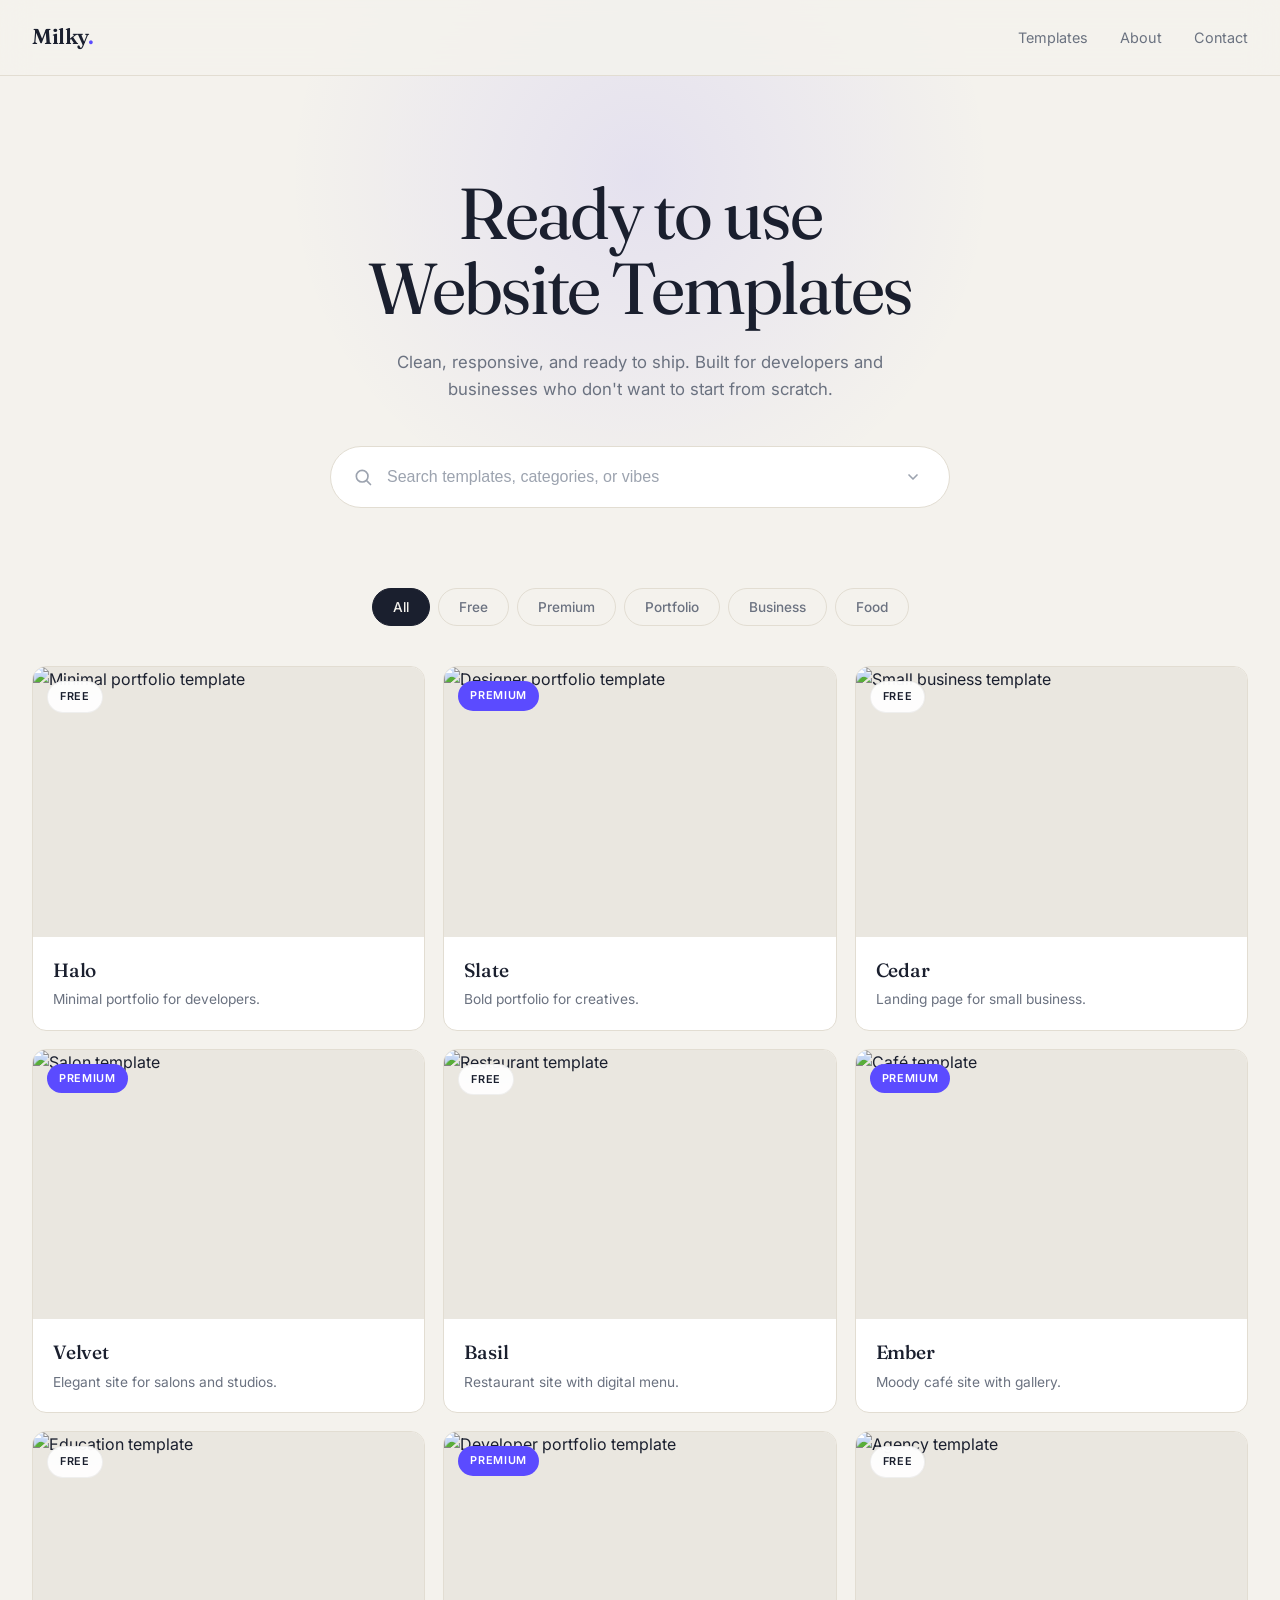
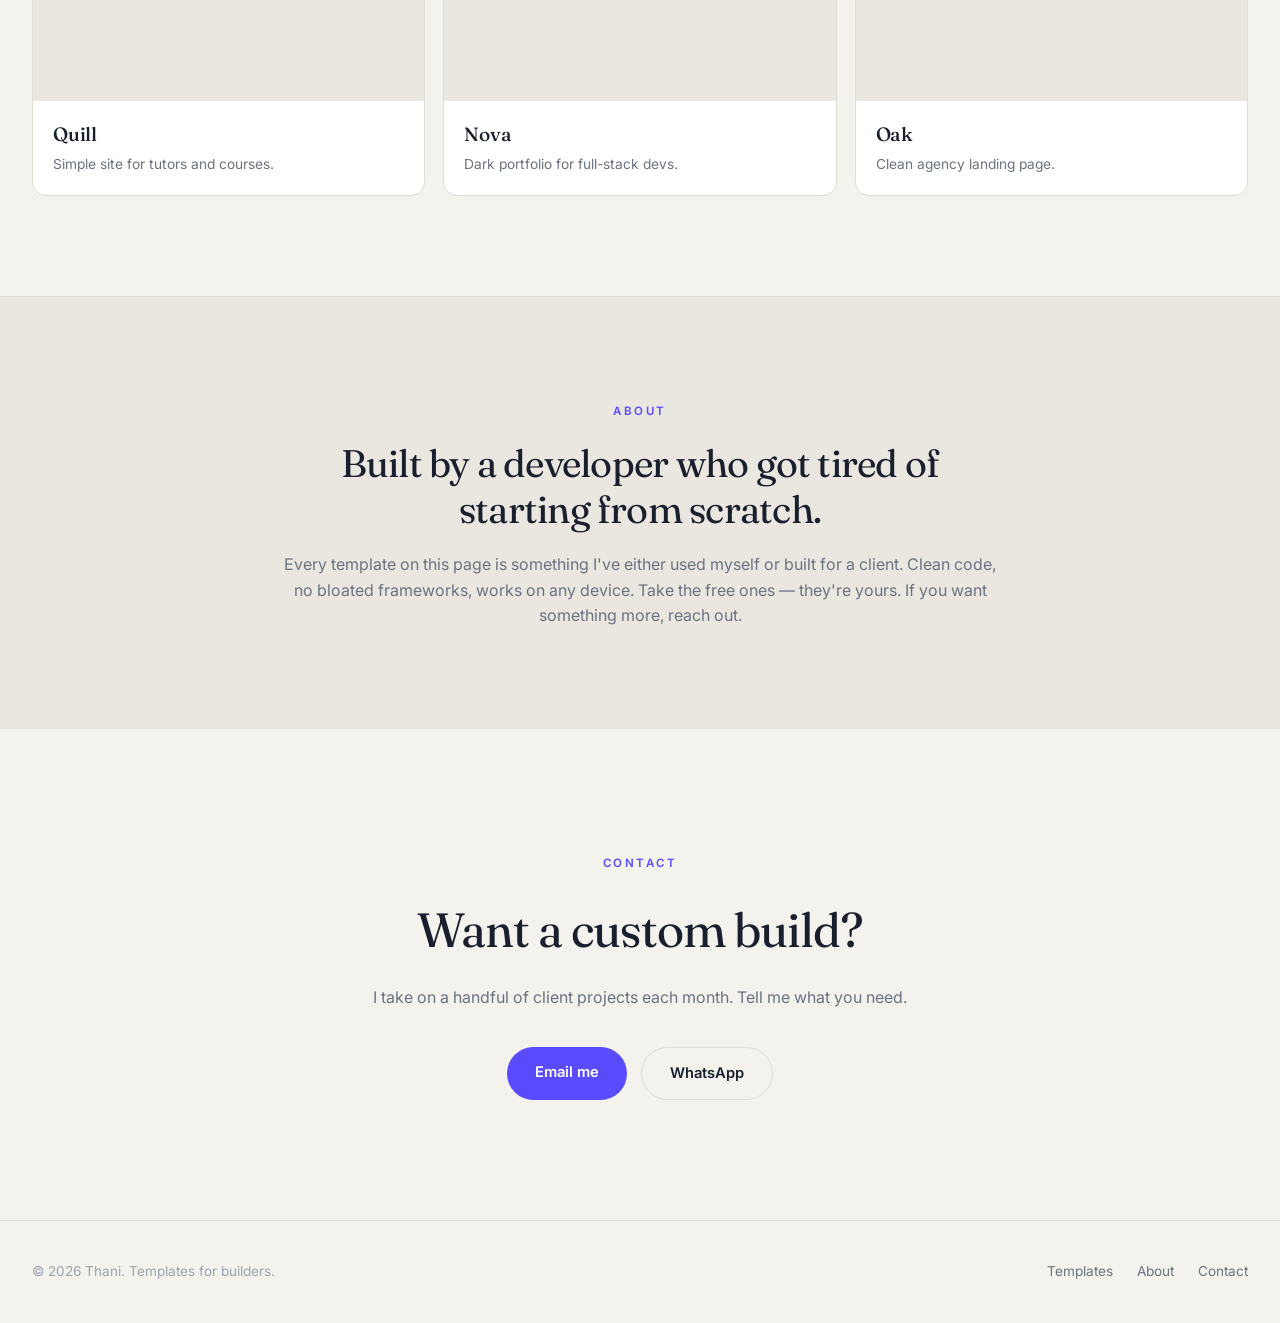
==== commit 04c52d59: "Update index.html" ====
--- a/index.html
+++ b/index.html
@@ -97,7 +97,7 @@
 <section class="grid-section">
   <div class="grid" id="templateGrid">
 
-    <a href="templates/halo/index.html" class="card" data-tags="free portfolio">
+    <a href="templates/Halo/index.html" class="card" data-tags="free portfolio">
       <div class="card-image">
         <img src="https://images.unsplash.com/photo-1618005182384-a83a8bd57fbe?auto=format&fit=crop&w=1000&q=80" alt="Minimal portfolio template">
         <span class="card-badge badge-free">Free</span>
@@ -235,4 +235,4 @@
 
 <script src="script.js"></script>
 </body>
-</html>+</html>
--- a/style.css
+++ b/style.css
@@ -1,169 +1,502 @@
+/* ============================
+   RESET + TOKENS
+   ============================ */
+*, *::before, *::after {
+  margin: 0;
+  padding: 0;
+  box-sizing: border-box;
+}
+
 :root {
-  color-scheme: light;
-  --paper: #f6f5f1;
-  --white: #fffefa;
-  --ink: #292b27;
-  --muted: #77776f;
-  --line: #deddd5;
-  --accent: #697365;
-  --serif: "Playfair Display", Georgia, serif;
-  --sans: "DM Sans", Arial, sans-serif;
-  --mono: "DM Mono", monospace;
-}
-
-* { box-sizing: border-box; }
-html { scroll-behavior: smooth; scroll-padding-top: 85px; }
+  --bg: #f4f2ed;
+  --bg-2: #eae7e0;
+  --card: #ffffff;
+  --line: #e2ddd2;
+  --ink: #1a1f2e;
+  --ink-dim: #6b7280;
+  --ink-faint: #9ca3af;
+  --accent: #5b4bff;
+  --accent-soft: #7c6dff;
+  --serif: 'Fraunces', Georgia, serif;
+  --sans: 'Inter', system-ui, -apple-system, sans-serif;
+  --radius: 14px;
+  --wrap: 1280px;
+}
+
+html { scroll-behavior: smooth; }
+
 body {
-  margin: 0;
+  background: var(--bg);
   color: var(--ink);
-  background: var(--paper);
-  font: 15px/1.7 var(--sans);
+  font-family: var(--sans);
+  line-height: 1.6;
   -webkit-font-smoothing: antialiased;
-}
-img { display: block; width: 100%; }
+  overflow-x: hidden;
+}
+
+img { max-width: 100%; display: block; }
 a { color: inherit; text-decoration: none; }
-button { color: inherit; font: inherit; }
-a:focus-visible, button:focus-visible { outline: 2px solid var(--accent); outline-offset: 4px; }
-::selection { color: white; background: var(--accent); }
-.page-width { width: min(1120px, calc(100% - 64px)); margin-inline: auto; }
-.skip-link { position: absolute; top: -60px; left: 16px; z-index: 20; padding: 10px 14px; background: var(--ink); color: white; }
-.skip-link:focus { top: 16px; }
-
+button { font-family: inherit; cursor: pointer; border: none; background: none; color: inherit; }
+
+::selection { background: var(--accent); color: #fff; }
+
+/* ============================
+   HEADER
+   ============================ */
 .site-header {
-  width: min(1260px, calc(100% - 64px)); height: 78px; margin: auto;
-  display: flex; align-items: center; justify-content: space-between;
+  position: sticky;
+  top: 0;
+  z-index: 100;
+  background: rgba(244, 242, 237, 0.85);
+  backdrop-filter: blur(16px);
+  -webkit-backdrop-filter: blur(16px);
   border-bottom: 1px solid var(--line);
 }
-.brand { font-size: 11px; font-weight: 700; letter-spacing: .12em; line-height: 1.4; }
-.brand span { display: block; color: var(--muted); font: 8px var(--mono); letter-spacing: .1em; }
-.navigation { display: flex; gap: 32px; align-items: center; }
-.navigation a { font-size: 11px; }
-.navigation a:hover, .footer-links a:hover { color: var(--accent); }
-.menu-toggle { display: none; }
-
-.intro {
-  display: grid; grid-template-columns: 1fr .8fr; align-items: center;
-  gap: 9%; padding-top: 75px; padding-bottom: 22px;
-}
-.eyebrow { margin: 0 0 17px; color: var(--muted); font: 9px var(--mono); letter-spacing: .08em; text-transform: uppercase; }
-.availability-dot { display: inline-block; width: 7px; height: 7px; margin-right: 8px; border-radius: 50%; background: #879279; }
-.intro h1 { margin: 0; font-size: clamp(54px, 7vw, 88px); font-weight: 400; line-height: 1.02; letter-spacing: -.075em; }
-h1 em, h2 em { color: var(--accent); font-family: var(--serif); font-weight: 400; }
-.intro-description { max-width: 430px; margin: 22px 0; color: var(--muted); font-size: 13px; }
-.text-link { display: inline-block; padding-bottom: 4px; border-bottom: 1px solid var(--line); font-size: 10px; }
-.text-link span { margin-left: 8px; color: var(--accent); }
-.intro-image { margin: 0; }
-.intro-image img { height: 320px; object-fit: cover; }
-.intro-image figcaption, .about-image figcaption { margin-top: 8px; color: var(--muted); font: 9px var(--mono); }
-
-.section-space { padding-top: 115px; }
-.section-heading { display: flex; align-items: end; justify-content: space-between; gap: 24px; margin-bottom: 27px; }
-.section-heading h2, .about-copy h2, .contact h2 {
-  margin: 0; font-size: clamp(40px, 5vw, 60px); font-weight: 400;
-  line-height: 1.06; letter-spacing: -.07em;
-}
-.heading-note { max-width: 250px; margin: 0 0 5px; color: var(--muted); font-size: 11px; }
-.filter-row { display: flex; align-items: center; gap: 7px; margin-bottom: 24px; }
-.filter-button { padding: 7px 11px; border: 1px solid transparent; background: transparent; color: var(--muted); font-size: 10px; cursor: pointer; }
-.filter-button:hover { color: var(--ink); }
-.filter-button.is-active { border-color: var(--line); background: var(--white); color: var(--ink); }
-.work-count { margin-left: auto; color: var(--muted); font: 9px var(--mono); }
-
-.gallery { display: grid; grid-template-columns: repeat(3, minmax(0, 1fr)); gap: 30px 20px; }
-.project-card { min-width: 0; }
-.project-image { display: block; overflow: hidden; background: #e5e3dc; }
-.project-image img { height: 260px; object-fit: cover; transition: transform .45s ease; }
-.project-card:nth-child(3n + 2) .project-image img { height: 230px; }
-.project-image:hover img { transform: scale(1.025); }
-.project-caption { display: flex; align-items: center; justify-content: space-between; padding-top: 9px; }
-.project-caption h3 { margin: 0; font-size: 12px; font-weight: 500; }
-.project-caption p { margin: 1px 0 0; color: var(--muted); font: 9px var(--mono); }
-.project-caption > a { color: var(--muted); font-size: 14px; }
-.project-card[hidden] { display: none; }
-.gallery-note { margin: 29px 0 0; color: var(--muted); text-align: center; font-size: 10px; }
-.gallery-note a { color: var(--ink); border-bottom: 1px solid var(--line); }
-
-.about { margin-top: 115px; padding-block: 60px; background: #ecebe5; }
-.about-inner { display: grid; grid-template-columns: .8fr 1fr; align-items: center; gap: 10%; }
-.about-image { margin: 0; }
-.about-image img { height: 340px; object-fit: cover; }
-.about-copy h2 { margin-bottom: 20px; }
-.about-copy > p:not(.eyebrow) { max-width: 440px; color: var(--muted); font-size: 12px; }
-.about-copy .text-link { margin-top: 7px; }
-
-.services { padding-bottom: 105px; }
-.service-grid { display: grid; grid-template-columns: repeat(3, 1fr); border-top: 1px solid var(--line); }
-.service-grid article { padding: 19px 20px 0 0; }
-.service-grid h3 { margin: 0 0 7px; font-size: 12px; font-weight: 500; }
-.service-grid p { max-width: 280px; margin: 0; color: var(--muted); font-size: 11px; }
-
-.contact { padding: 70px 0 75px; background: #ecebe5; text-align: center; }
-.contact h2 { font-size: clamp(55px, 8vw, 88px); }
-.contact-email { display: inline-block; margin-top: 22px; padding-bottom: 4px; border-bottom: 1px solid var(--accent); font-size: 12px; }
-.contact-email span { color: var(--accent); }
-.contact-note { margin: 9px 0 0; color: var(--muted); font-size: 10px; }
-
-.site-footer { min-height: 86px; display: flex; align-items: center; justify-content: space-between; gap: 18px; }
-.site-footer > p { margin: 0; color: var(--muted); font-size: 9px; }
-.footer-links { display: flex; gap: 18px; font-size: 10px; }
-
-.back-to-top {
-  position: fixed; z-index: 5; right: 22px; bottom: 22px;
-  display: grid; place-items: center; width: 42px; height: 42px;
-  border: 1px solid var(--line); border-radius: 50%; background: var(--white);
-  font-size: 18px; cursor: pointer; opacity: 0; visibility: hidden;
-  transform: translateY(6px); transition: opacity .2s, visibility .2s, transform .2s;
-}
-.back-to-top.is-visible { opacity: 1; visibility: visible; transform: translateY(0); }
-.back-to-top:hover { color: white; background: var(--ink); border-color: var(--ink); }
-
-@media (max-width: 760px) {
-  .page-width, .site-header { width: calc(100% - 40px); }
-  .site-header { height: 70px; }
-  .menu-toggle {
-    display: flex; width: 38px; height: 38px; flex-direction: column;
-    justify-content: center; gap: 6px; border: 1px solid var(--line);
-    background: transparent; cursor: pointer;
-  }
-  .menu-toggle span { width: 15px; height: 1px; margin: auto; background: var(--ink); }
-  .navigation {
-    display: none; position: absolute; z-index: 10; top: 69px; left: 0; right: 0;
-    padding: 20px; flex-direction: column; align-items: flex-start; gap: 16px;
-    background: var(--paper); border-bottom: 1px solid var(--line);
-  }
-  .navigation.is-open { display: flex; }
-  .intro { grid-template-columns: 1fr .75fr; gap: 25px; padding-top: 60px; }
-  .intro h1 { font-size: clamp(48px, 9vw, 68px); }
-  .intro-image img { height: 270px; }
-  .section-space { padding-top: 85px; }
-  .gallery { grid-template-columns: repeat(2, minmax(0, 1fr)); gap: 25px 14px; }
-  .project-image img, .project-card:nth-child(3n + 2) .project-image img { height: 230px; }
-  .about { margin-top: 85px; padding-block: 45px; }
-  .about-inner { gap: 7%; }
-  .about-image img { height: 300px; }
-  .services { padding-bottom: 80px; }
-}
-
-@media (max-width: 520px) {
-  .intro { grid-template-columns: 1fr; gap: 28px; padding-top: 50px; }
-  .intro h1 { font-size: clamp(54px, 13vw, 72px); }
-  .intro-image img { height: 250px; }
-  .section-heading { align-items: flex-start; flex-direction: column; gap: 9px; }
-  .filter-row { flex-wrap: wrap; }
-  .work-count { width: 100%; margin: 3px 0 0 10px; }
-  .gallery { grid-template-columns: 1fr; gap: 24px; }
-  .project-image img, .project-card:nth-child(3n + 2) .project-image img { height: 270px; }
-  .about-inner { grid-template-columns: 1fr; gap: 28px; }
-  .about-image img { height: 260px; }
-  .service-grid { grid-template-columns: 1fr; }
-  .service-grid article { padding: 16px 0; border-bottom: 1px solid var(--line); }
-  .services { padding-bottom: 70px; }
-  .site-footer { flex-wrap: wrap; padding-block: 18px; }
-  .site-footer > p { order: 3; width: 100%; }
-  .footer-links { gap: 12px; }
-  .back-to-top { right: 15px; bottom: 15px; }
-}
-
-@media (prefers-reduced-motion: reduce) {
-  *, *::before, *::after { scroll-behavior: auto !important; transition-duration: .01ms !important; }
-}
+
+.header-inner {
+  max-width: var(--wrap);
+  margin: 0 auto;
+  padding: 20px 32px;
+  display: flex;
+  align-items: center;
+  justify-content: space-between;
+}
+
+.brand {
+  font-family: var(--serif);
+  font-size: 1.35rem;
+  font-weight: 600;
+  letter-spacing: -0.02em;
+}
+.brand span { color: var(--accent); }
+
+.header-nav { display: flex; gap: 32px; }
+.header-nav a {
+  font-size: 0.9rem;
+  color: var(--ink-dim);
+  transition: color 0.2s ease;
+}
+.header-nav a:hover { color: var(--ink); }
+
+/* ============================
+   HERO
+   ============================ */
+.hero {
+  padding: 100px 32px 60px;
+  text-align: center;
+  position: relative;
+  overflow: visible;
+  z-index: 5;
+}
+
+.hero::before {
+  content: "";
+  position: absolute;
+  top: -200px;
+  left: 50%;
+  transform: translateX(-50%);
+  width: 900px;
+  height: 600px;
+  background: radial-gradient(circle, rgba(91, 75, 255, 0.10), transparent 65%);
+  pointer-events: none;
+  z-index: 0;
+}
+
+.hero-inner {
+  position: relative;
+  z-index: 1;
+  max-width: 780px;
+  margin: 0 auto;
+}
+
+.hero-eyebrow {
+  display: inline-block;
+  font-size: 0.72rem;
+  letter-spacing: 0.22em;
+  text-transform: uppercase;
+  color: var(--accent);
+  margin-bottom: 24px;
+  font-weight: 600;
+}
+
+.hero-title {
+  font-family: var(--serif);
+  font-weight: 400;
+  font-size: clamp(2.4rem, 6vw, 4.5rem);
+  line-height: 1.05;
+  letter-spacing: -0.03em;
+  margin-bottom: 22px;
+}
+
+.hero-sub {
+  font-size: 1.05rem;
+  color: var(--ink-dim);
+  max-width: 520px;
+  margin: 0 auto 44px;
+}
+
+/* ============================
+   SEARCH BAR
+   ============================ */
+.search-wrap {
+  position: relative;
+  width: 100%;
+  max-width: 620px;
+  margin: 0 auto;
+}
+
+.search-bar {
+  display: flex;
+  align-items: center;
+  gap: 14px;
+  width: 100%;
+  height: 62px;
+  padding: 0 22px;
+  background: var(--card);
+  border: 1.5px solid var(--line);
+  border-radius: 999px;
+  transition: border-color 0.25s ease, box-shadow 0.25s ease;
+}
+
+.search-bar:focus-within {
+  border-color: var(--accent);
+  box-shadow: 0 0 0 4px rgba(91, 75, 255, 0.10);
+}
+
+.search-icon {
+  color: var(--ink-faint);
+  display: flex;
+  align-items: center;
+  flex-shrink: 0;
+  transition: color 0.25s ease;
+}
+.search-bar:focus-within .search-icon { color: var(--accent); }
+
+.search-input {
+  flex: 1;
+  height: 100%;
+  border: none;
+  outline: none;
+  background: transparent;
+  font-size: 16px;
+  color: var(--ink);
+}
+.search-input::placeholder { color: var(--ink-faint); }
+
+.search-suggest-toggle {
+  display: flex;
+  align-items: center;
+  padding: 6px;
+  color: var(--ink-faint);
+  transition: transform 0.3s ease, color 0.25s ease;
+}
+.search-suggest-toggle:hover { color: var(--ink); }
+.search-suggest-toggle.open { transform: rotate(180deg); }
+
+.search-suggestions {
+  position: absolute;
+  top: calc(100% + 12px);
+  left: 0;
+  right: 0;
+  background: var(--card);
+  border: 1.5px solid var(--line);
+  border-radius: 20px;
+  padding: 20px 12px 12px;
+  box-shadow: 0 24px 60px rgba(26, 31, 46, 0.14);
+  opacity: 0;
+  visibility: hidden;
+  transform: translateY(-8px);
+  transition: opacity 0.25s ease, transform 0.25s ease, visibility 0.25s ease;
+  z-index: 100;
+  text-align: left;
+}
+.search-suggestions.open {
+  opacity: 1;
+  visibility: visible;
+  transform: translateY(0);
+}
+
+.suggest-label {
+  font-size: 11px;
+  letter-spacing: 1.4px;
+  text-transform: uppercase;
+  color: var(--ink-faint);
+  padding: 0 12px 14px;
+  font-weight: 600;
+}
+
+.suggest-item {
+  display: flex;
+  align-items: center;
+  gap: 14px;
+  padding: 12px;
+  border-radius: 12px;
+  transition: background 0.2s ease;
+}
+.suggest-item:hover { background: var(--bg); }
+
+.suggest-icon {
+  width: 40px;
+  height: 40px;
+  display: flex;
+  align-items: center;
+  justify-content: center;
+  background: var(--bg);
+  border-radius: 10px;
+  font-size: 19px;
+  flex-shrink: 0;
+}
+
+.suggest-copy { display: flex; flex-direction: column; gap: 2px; }
+.suggest-title { font-weight: 600; font-size: 14.5px; color: var(--ink); }
+.suggest-desc { font-size: 12.5px; color: var(--ink-dim); }
+
+/* ============================
+   FILTERS
+   ============================ */
+.filters {
+  padding: 20px 32px 40px;
+  position: relative;
+  z-index: 1;
+}
+.filters-inner {
+  max-width: var(--wrap);
+  margin: 0 auto;
+  display: flex;
+  gap: 8px;
+  justify-content: center;
+  flex-wrap: wrap;
+}
+
+.filter {
+  padding: 10px 20px;
+  border-radius: 999px;
+  font-size: 0.85rem;
+  font-weight: 500;
+  color: var(--ink-dim);
+  border: 1px solid var(--line);
+  background: transparent;
+  transition: all 0.22s ease;
+}
+.filter:hover { color: var(--ink); border-color: var(--ink-faint); }
+.filter.active {
+  background: var(--ink);
+  color: var(--bg);
+  border-color: var(--ink);
+}
+
+/* ============================
+   TEMPLATE GRID
+   ============================ */
+.grid-section {
+  padding: 0 32px 100px;
+}
+
+.grid {
+  max-width: var(--wrap);
+  margin: 0 auto;
+  display: grid;
+  grid-template-columns: repeat(3, 1fr);
+  gap: 18px;
+}
+
+.card {
+  display: block;
+  background: var(--card);
+  border: 1px solid var(--line);
+  border-radius: var(--radius);
+  overflow: hidden;
+  transition: transform 0.4s cubic-bezier(0.16, 1, 0.3, 1),
+              border-color 0.3s ease,
+              box-shadow 0.4s ease;
+}
+.card:hover {
+  transform: translateY(-4px);
+  border-color: rgba(91, 75, 255, 0.35);
+  box-shadow: 0 20px 50px rgba(26, 31, 46, 0.10);
+}
+
+.card-image {
+  position: relative;
+  aspect-ratio: 16 / 11;
+  overflow: hidden;
+  background: var(--bg-2);
+}
+.card-image img {
+  width: 100%;
+  height: 100%;
+  object-fit: cover;
+  transition: transform 0.7s cubic-bezier(0.16, 1, 0.3, 1);
+}
+.card:hover .card-image img { transform: scale(1.05); }
+
+.card-badge {
+  position: absolute;
+  top: 14px;
+  left: 14px;
+  padding: 6px 12px;
+  border-radius: 999px;
+  font-size: 0.68rem;
+  font-weight: 600;
+  letter-spacing: 0.06em;
+  text-transform: uppercase;
+  backdrop-filter: blur(10px);
+  -webkit-backdrop-filter: blur(10px);
+}
+.badge-free {
+  background: rgba(255, 255, 255, 0.92);
+  color: var(--ink);
+  border: 1px solid rgba(0, 0, 0, 0.06);
+}
+.badge-paid {
+  background: var(--accent);
+  color: #fff;
+}
+
+.card-info {
+  padding: 18px 20px 20px;
+}
+.card-title {
+  font-family: var(--serif);
+  font-size: 1.2rem;
+  font-weight: 500;
+  letter-spacing: -0.01em;
+  margin-bottom: 4px;
+}
+.card-desc {
+  font-size: 0.86rem;
+  color: var(--ink-dim);
+  line-height: 1.5;
+}
+
+/* ============================
+   ABOUT
+   ============================ */
+.about {
+  padding: 100px 32px;
+  border-top: 1px solid var(--line);
+  background: var(--bg-2);
+}
+.about-inner {
+  max-width: 720px;
+  margin: 0 auto;
+  text-align: center;
+}
+.eyebrow {
+  display: inline-block;
+  font-size: 0.72rem;
+  letter-spacing: 0.22em;
+  text-transform: uppercase;
+  color: var(--accent);
+  margin-bottom: 20px;
+  font-weight: 600;
+}
+.about h2 {
+  font-family: var(--serif);
+  font-size: clamp(1.6rem, 3vw, 2.4rem);
+  font-weight: 400;
+  line-height: 1.2;
+  letter-spacing: -0.02em;
+  margin-bottom: 20px;
+}
+.about p {
+  color: var(--ink-dim);
+  font-size: 1rem;
+}
+
+/* ============================
+   CONTACT
+   ============================ */
+.contact {
+  padding: 120px 32px;
+  text-align: center;
+}
+.contact-inner { max-width: 640px; margin: 0 auto; }
+.contact h2 {
+  font-family: var(--serif);
+  font-size: clamp(1.8rem, 4vw, 3rem);
+  font-weight: 400;
+  letter-spacing: -0.02em;
+  margin-bottom: 16px;
+}
+.contact p { color: var(--ink-dim); margin-bottom: 36px; }
+.contact-links {
+  display: flex;
+  gap: 14px;
+  justify-content: center;
+  flex-wrap: wrap;
+}
+.contact-btn {
+  padding: 14px 28px;
+  border-radius: 999px;
+  font-size: 0.92rem;
+  font-weight: 600;
+  transition: transform 0.2s ease, background 0.2s ease, border-color 0.2s ease;
+}
+.contact-btn:hover { transform: translateY(-2px); }
+.contact-btn.primary {
+  background: var(--accent);
+  color: #fff;
+}
+.contact-btn.primary:hover { background: var(--accent-soft); }
+.contact-btn.ghost {
+  border: 1.5px solid var(--line);
+  color: var(--ink);
+}
+.contact-btn.ghost:hover { border-color: var(--ink-dim); }
+
+/* ============================
+   FOOTER
+   ============================ */
+.site-footer {
+  border-top: 1px solid var(--line);
+  padding: 40px 32px;
+}
+.footer-inner {
+  max-width: var(--wrap);
+  margin: 0 auto;
+  display: flex;
+  align-items: center;
+  justify-content: space-between;
+  gap: 24px;
+  flex-wrap: wrap;
+}
+.footer-inner p { font-size: 0.85rem; color: var(--ink-faint); }
+.footer-links { display: flex; gap: 24px; }
+.footer-links a {
+  font-size: 0.85rem;
+  color: var(--ink-dim);
+  transition: color 0.2s ease;
+}
+.footer-links a:hover { color: var(--ink); }
+
+/* ============================
+   RESPONSIVE
+   ============================ */
+@media (max-width: 1000px) {
+  .grid { grid-template-columns: repeat(2, 1fr); }
+}
+
+@media (max-width: 640px) {
+  .header-inner { padding: 16px 20px; }
+  .header-nav { gap: 18px; }
+  .header-nav a:not(:last-child) { display: none; }
+
+  .hero { padding: 72px 20px 48px; }
+  .hero-sub { font-size: 0.98rem; }
+
+  .search-bar { height: 56px; padding: 0 18px; gap: 10px; }
+  .search-input { font-size: 15px; }
+
+  .filters { padding: 16px 20px 32px; }
+  .filter { padding: 8px 16px; font-size: 0.8rem; }
+
+  .grid-section { padding: 0 20px 72px; }
+  .grid { grid-template-columns: 1fr; gap: 14px; }
+
+  .about, .contact { padding: 72px 20px; }
+  .contact-links { flex-direction: column; }
+  .contact-btn { width: 100%; text-align: center; }
+
+  .footer-inner { flex-direction: column; text-align: center; gap: 14px; }
+}
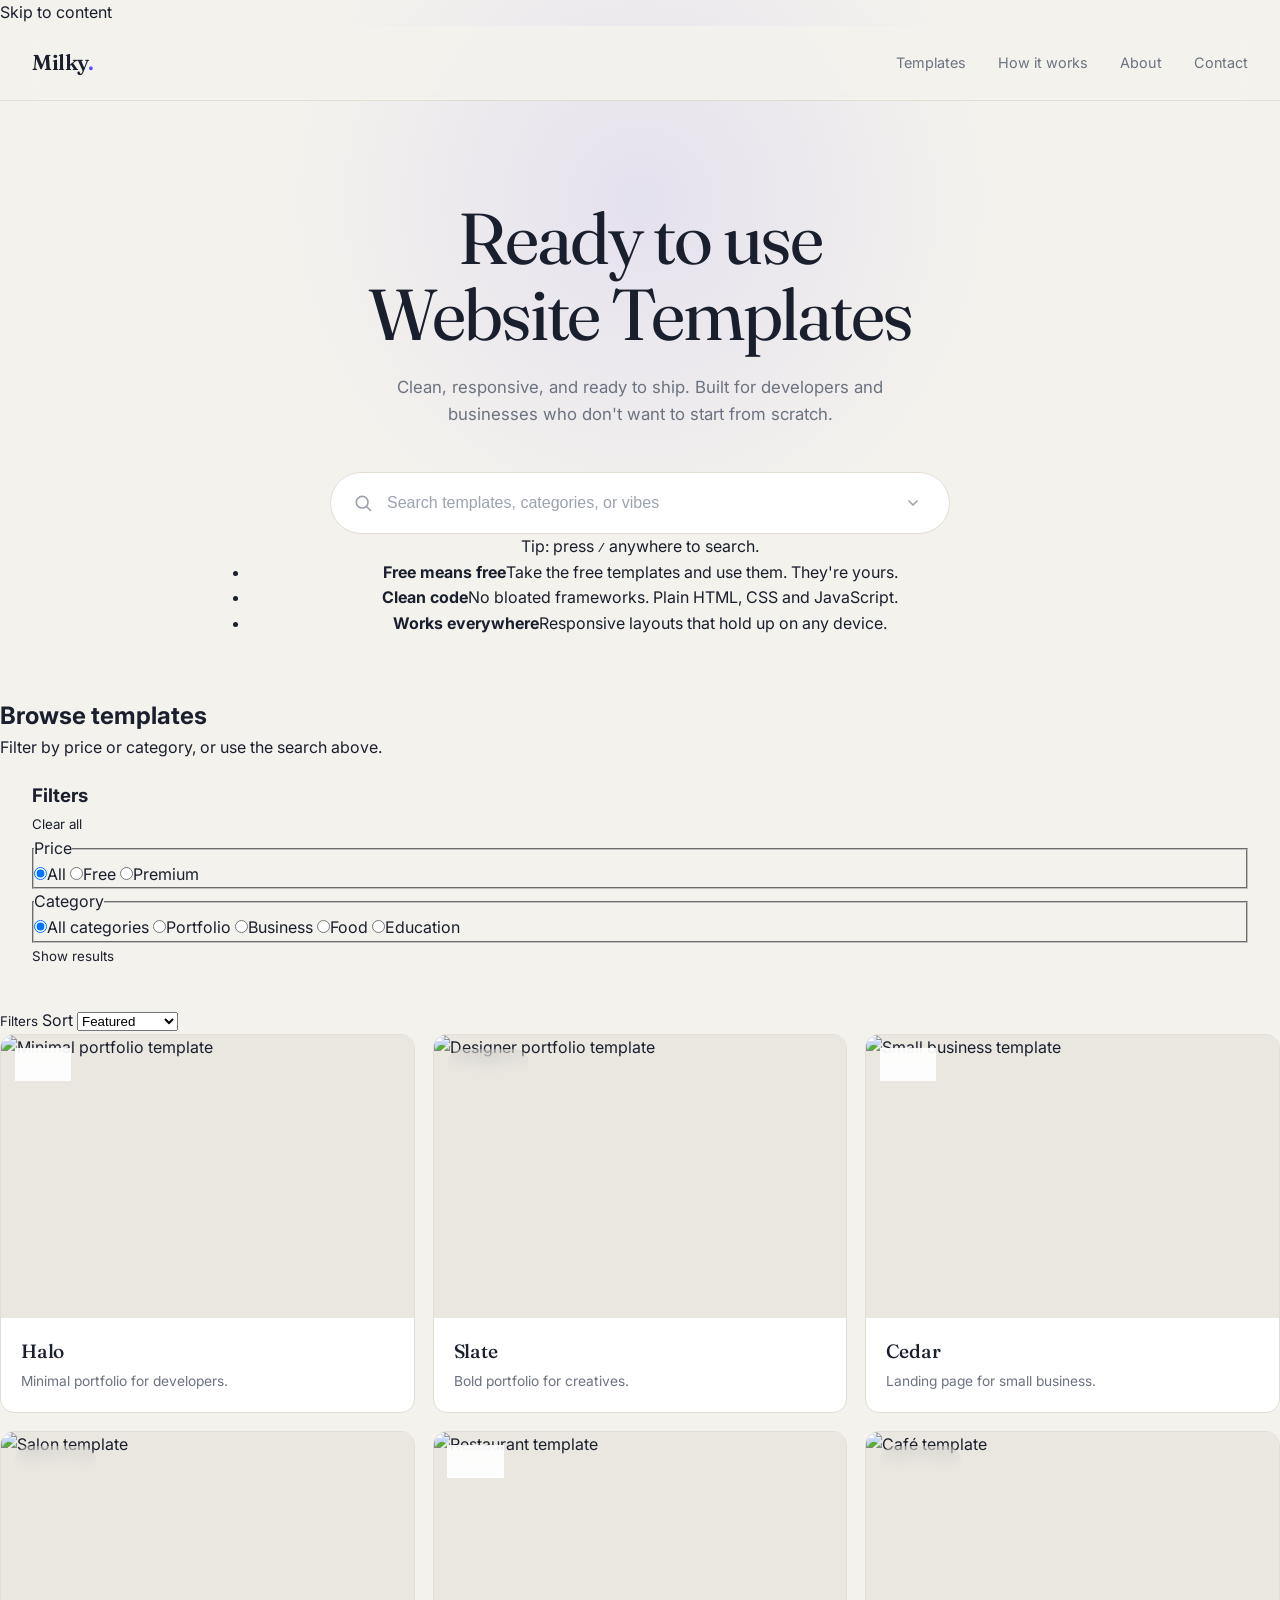
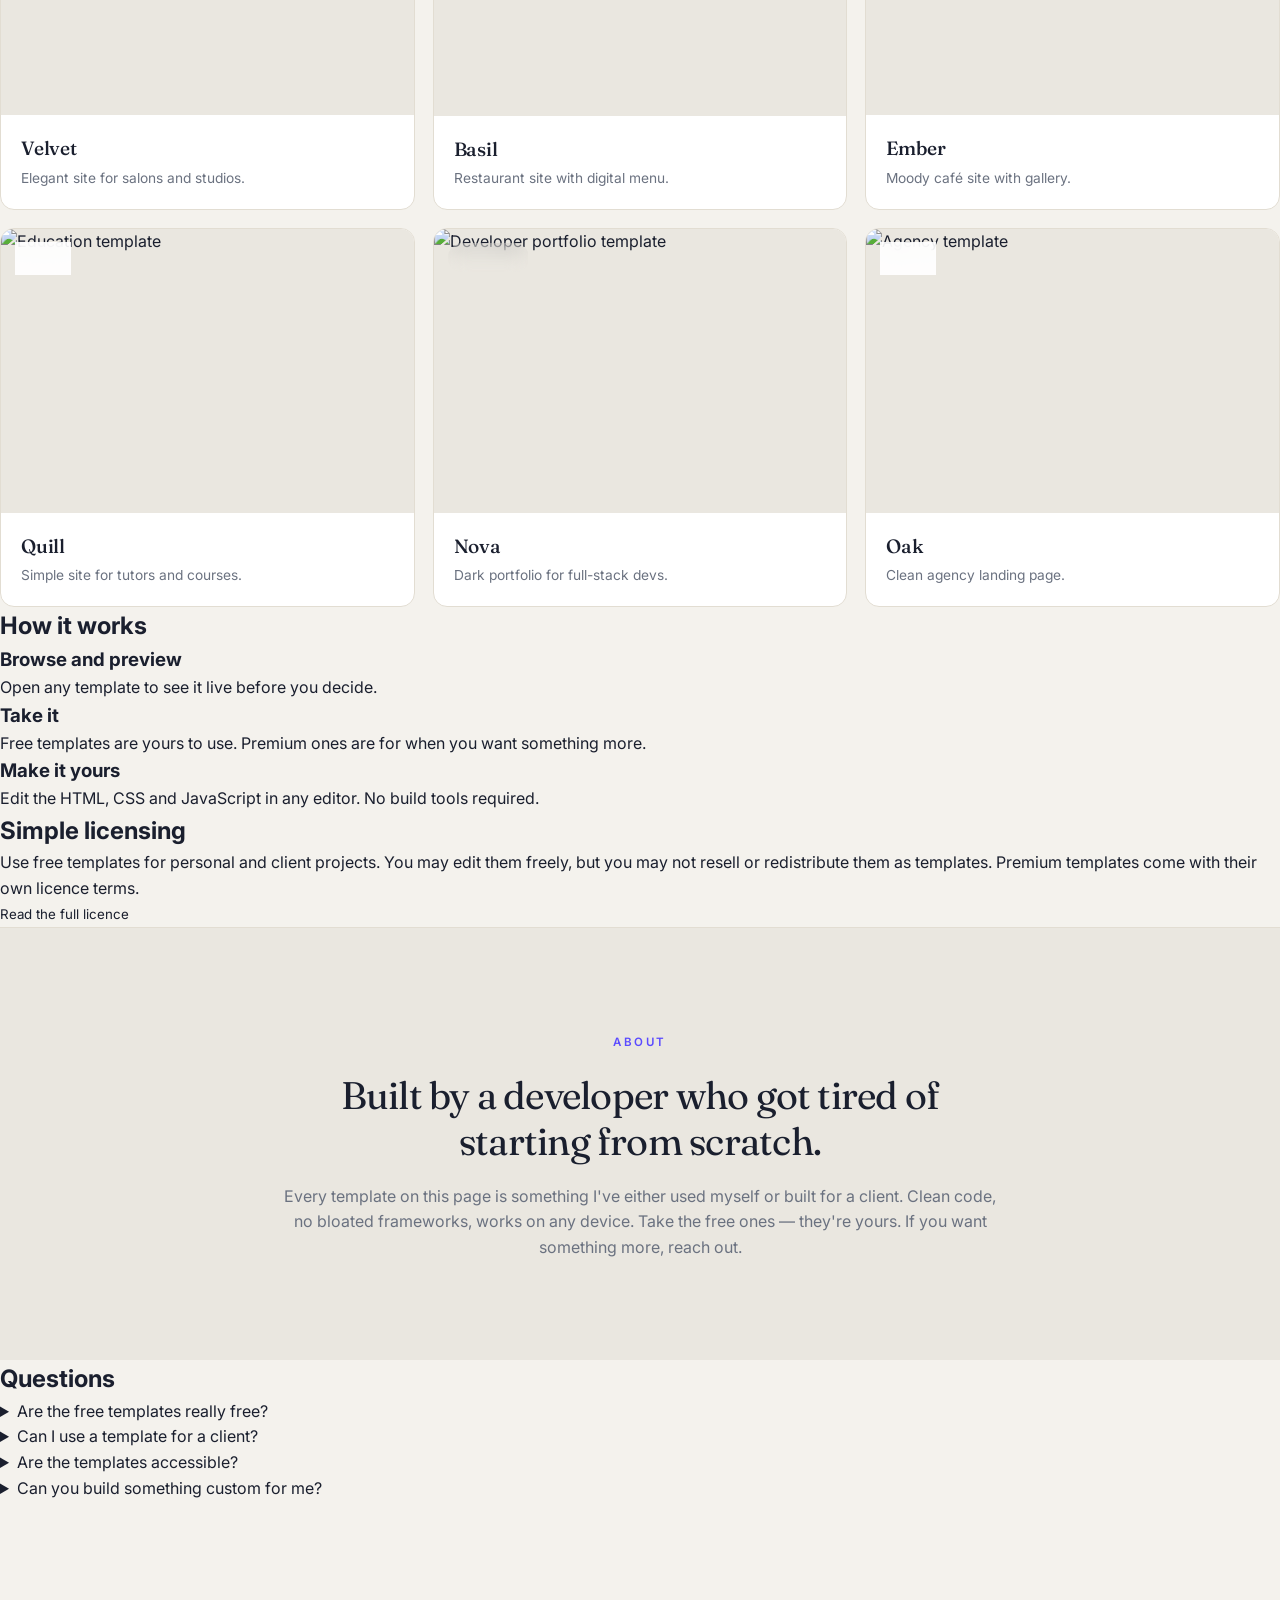
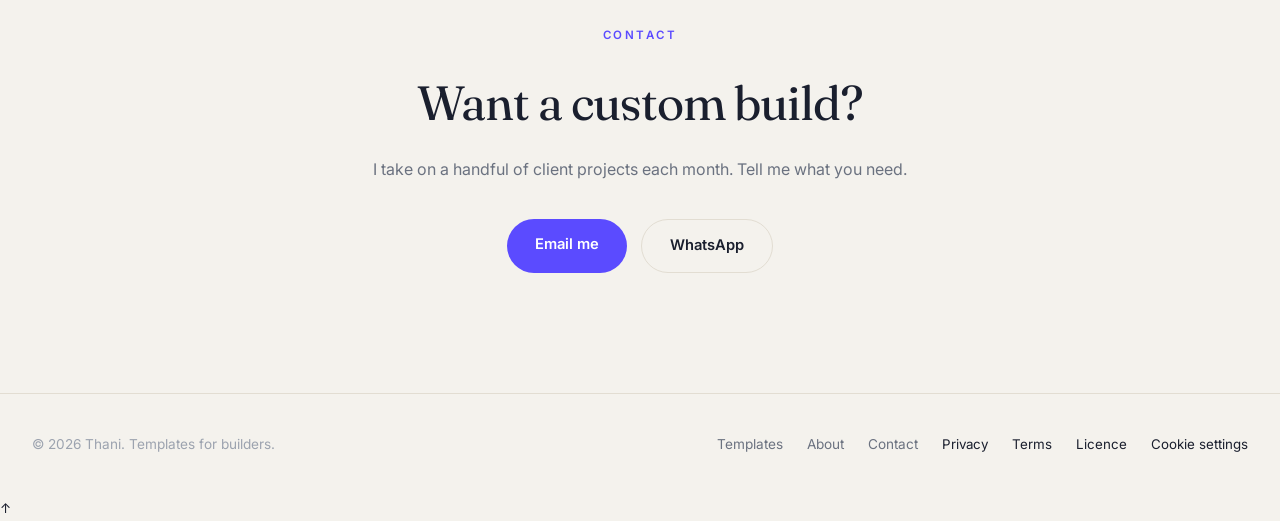
==== commit b15d4368: "Add files via upload" ====
--- a/index.html
+++ b/index.html
@@ -5,197 +5,288 @@
 <meta name="viewport" content="width=device-width, initial-scale=1.0">
 <title>Milky — Website Templates</title>
 <meta name="description" content="Clean, responsive website templates for developers and small businesses. Free and premium.">
+<meta name="theme-color" content="#f6f3ec">
+<meta property="og:title" content="Milky — Website Templates">
+<meta property="og:description" content="Clean, responsive website templates for developers and small businesses. Free and premium.">
+<meta property="og:type" content="website">
+<meta property="og:image" content="https://images.unsplash.com/photo-1618005182384-a83a8bd57fbe?auto=format&fit=crop&w=1200&q=80">
+<link rel="icon" href="data:image/svg+xml,%3Csvg xmlns='http://www.w3.org/2000/svg' viewBox='0 0 64 64'%3E%3Crect width='64' height='64' rx='12' fill='%231d1b17'/%3E%3Ctext x='32' y='45' font-size='40' text-anchor='middle' fill='%23f6f3ec' font-family='Georgia,serif'%3EM%3C/text%3E%3C/svg%3E">
 <link rel="preconnect" href="https://fonts.googleapis.com">
 <link rel="preconnect" href="https://fonts.gstatic.com" crossorigin>
 <link href="https://fonts.googleapis.com/css2?family=Fraunces:opsz,wght@9..144,300;9..144,400;9..144,600&family=Inter:wght@400;500;600;700&display=swap" rel="stylesheet">
 <link rel="stylesheet" href="style.css">
 </head>
 <body>
+<a class="skip" href="#main">Skip to content</a>
 
 <!-- ============ HEADER ============ -->
-<header class="site-header">
+<header class="site-header" id="siteHeader">
   <div class="header-inner">
-    <a href="#" class="brand">Milky<span>.</span></a>
-    <nav class="header-nav">
+    <a href="#" class="brand" aria-label="Milky, back to top">Milky<span>.</span></a>
+    <button class="menu-btn" id="menuBtn" type="button" aria-expanded="false" aria-controls="headerNav" aria-label="Open menu"><i></i><i></i></button>
+    <nav class="header-nav" id="headerNav" aria-label="Main">
       <a href="#templates">Templates</a>
+      <a href="#how">How it works</a>
       <a href="#about">About</a>
       <a href="#contact">Contact</a>
     </nav>
   </div>
 </header>
 
+<main id="main">
+
 <!-- ============ HERO ============ -->
-<section class="hero">
+<section class="hero" aria-labelledby="heroTitle">
   <div class="hero-inner">
-    <h1 class="hero-title">Ready to use<br>Website Templates</h1>
-    <p class="hero-sub">Clean, responsive, and ready to ship. Built for developers and businesses who don't want to start from scratch.</p>
-
-    <div class="search-wrap">
-      <form class="search-bar" role="search" autocomplete="off" onsubmit="return false;">
-        <span class="search-icon" aria-hidden="true">
-          <svg width="20" height="20" viewBox="0 0 24 24" fill="none" stroke="currentColor" stroke-width="2" stroke-linecap="round" stroke-linejoin="round">
-            <circle cx="11" cy="11" r="7"></circle>
-            <line x1="21" y1="21" x2="16.65" y2="16.65"></line>
-          </svg>
-        </span>
-        <input type="text" class="search-input" id="searchInput" placeholder="Search templates, categories, or vibes" aria-label="Search templates">
-        <button type="button" class="search-suggest-toggle" id="suggestToggle" aria-label="Show suggestions">
-          <svg width="16" height="16" viewBox="0 0 24 24" fill="none" stroke="currentColor" stroke-width="2.5" stroke-linecap="round" stroke-linejoin="round">
-            <polyline points="6 9 12 15 18 9"></polyline>
-          </svg>
-        </button>
-      </form>
-
-      <div class="search-suggestions" id="searchSuggestions" aria-hidden="true">
-        <p class="suggest-label">Popular categories</p>
-        <a href="#templates" class="suggest-item" data-filter="portfolio">
-          <span class="suggest-icon">🧑‍💻</span>
-          <span class="suggest-copy">
-            <span class="suggest-title">Portfolio</span>
-            <span class="suggest-desc">For developers and creatives</span>
+    <div class="hero-main">
+      <h1 class="hero-title" id="heroTitle">Ready to use<br>Website Templates</h1>
+      <p class="hero-sub">Clean, responsive, and ready to ship. Built for developers and businesses who don't want to start from scratch.</p>
+
+      <div class="search-wrap" id="searchWrap">
+        <form class="search-bar" role="search" autocomplete="off" id="searchForm">
+          <span class="search-icon" aria-hidden="true">
+            <svg width="20" height="20" viewBox="0 0 24 24" fill="none" stroke="currentColor" stroke-width="2" stroke-linecap="round" stroke-linejoin="round">
+              <circle cx="11" cy="11" r="7"></circle>
+              <line x1="21" y1="21" x2="16.65" y2="16.65"></line>
+            </svg>
           </span>
-        </a>
-        <a href="#templates" class="suggest-item" data-filter="business">
-          <span class="suggest-icon">💼</span>
-          <span class="suggest-copy">
-            <span class="suggest-title">Small business</span>
-            <span class="suggest-desc">Shops, salons, and services</span>
-          </span>
-        </a>
-        <a href="#templates" class="suggest-item" data-filter="food">
-          <span class="suggest-icon">🍽️</span>
-          <span class="suggest-copy">
-            <span class="suggest-title">Food & Restaurant</span>
-            <span class="suggest-desc">Menus, cafés, and delivery</span>
-          </span>
-        </a>
-        <a href="#templates" class="suggest-item" data-filter="education">
-          <span class="suggest-icon">📚</span>
-          <span class="suggest-copy">
-            <span class="suggest-title">Education</span>
-            <span class="suggest-desc">Schools, tutors, and courses</span>
-          </span>
-        </a>
+          <input type="text" class="search-input" id="searchInput" placeholder="Search templates, categories, or vibes" aria-label="Search templates" aria-controls="templateGrid">
+          <button type="button" class="search-clear" id="searchClear" aria-label="Clear search" hidden>✕</button>
+          <button type="button" class="search-suggest-toggle" id="suggestToggle" aria-label="Show suggestions" aria-expanded="false" aria-controls="searchSuggestions">
+            <svg width="16" height="16" viewBox="0 0 24 24" fill="none" stroke="currentColor" stroke-width="2.5" stroke-linecap="round" stroke-linejoin="round">
+              <polyline points="6 9 12 15 18 9"></polyline>
+            </svg>
+          </button>
+        </form>
+
+        <div class="search-suggestions" id="searchSuggestions" hidden>
+          <p class="suggest-label">Popular categories</p>
+          <a href="#templates" class="suggest-item" data-filter="portfolio">
+            <span class="suggest-copy">
+              <span class="suggest-title">Portfolio</span>
+              <span class="suggest-desc">For developers and creatives</span>
+            </span>
+          </a>
+          <a href="#templates" class="suggest-item" data-filter="business">
+            <span class="suggest-copy">
+              <span class="suggest-title">Small business</span>
+              <span class="suggest-desc">Shops, salons, and services</span>
+            </span>
+          </a>
+          <a href="#templates" class="suggest-item" data-filter="food">
+            <span class="suggest-copy">
+              <span class="suggest-title">Food &amp; Restaurant</span>
+              <span class="suggest-desc">Menus, cafés, and delivery</span>
+            </span>
+          </a>
+          <a href="#templates" class="suggest-item" data-filter="education">
+            <span class="suggest-copy">
+              <span class="suggest-title">Education</span>
+              <span class="suggest-desc">Schools, tutors, and courses</span>
+            </span>
+          </a>
+        </div>
       </div>
-    </div>
-  </div>
-</section>
-
-<!-- ============ FILTER TABS ============ -->
-<section class="filters" id="templates">
-  <div class="filters-inner">
-    <button class="filter active" data-filter="all">All</button>
-    <button class="filter" data-filter="free">Free</button>
-    <button class="filter" data-filter="paid">Premium</button>
-    <button class="filter" data-filter="portfolio">Portfolio</button>
-    <button class="filter" data-filter="business">Business</button>
-    <button class="filter" data-filter="food">Food</button>
-  </div>
-</section>
-
-<!-- ============ TEMPLATE GRID ============ -->
-<section class="grid-section">
-  <div class="grid" id="templateGrid">
-
-    <a href="templates/Halo/index.html" class="card" data-tags="free portfolio">
-      <div class="card-image">
-        <img src="https://images.unsplash.com/photo-1618005182384-a83a8bd57fbe?auto=format&fit=crop&w=1000&q=80" alt="Minimal portfolio template">
-        <span class="card-badge badge-free">Free</span>
+      <p class="hint">Tip: press <kbd>/</kbd> anywhere to search.</p>
+    </div>
+
+    <ul class="promises" aria-label="Why Milky">
+      <li><strong>Free means free</strong><span>Take the free templates and use them. They're yours.</span></li>
+      <li><strong>Clean code</strong><span>No bloated frameworks. Plain HTML, CSS and JavaScript.</span></li>
+      <li><strong>Works everywhere</strong><span>Responsive layouts that hold up on any device.</span></li>
+    </ul>
+  </div>
+</section>
+
+<!-- ============ TEMPLATES ============ -->
+<section class="market" id="templates" aria-labelledby="marketTitle">
+  <div class="market-inner">
+    <div class="market-head">
+      <h2 id="marketTitle">Browse templates</h2>
+      <p class="muted">Filter by price or category, or use the search above.</p>
+    </div>
+
+    <div class="market-layout">
+
+      <!-- Filters -->
+      <aside class="filters" id="filters" aria-label="Filters">
+        <div class="filters-head">
+          <h3>Filters</h3>
+          <button type="button" class="text-btn" id="clearFilters">Clear all</button>
+        </div>
+        <fieldset>
+          <legend>Price</legend>
+          <label class="opt"><input type="radio" name="price" value="all" checked><span>All</span><small data-count-price="all"></small></label>
+          <label class="opt"><input type="radio" name="price" value="free"><span>Free</span><small data-count-price="free"></small></label>
+          <label class="opt"><input type="radio" name="price" value="paid"><span>Premium</span><small data-count-price="paid"></small></label>
+        </fieldset>
+        <fieldset>
+          <legend>Category</legend>
+          <label class="opt"><input type="radio" name="cat" value="all" checked><span>All categories</span><small data-count-cat="all"></small></label>
+          <label class="opt"><input type="radio" name="cat" value="portfolio"><span>Portfolio</span><small data-count-cat="portfolio"></small></label>
+          <label class="opt"><input type="radio" name="cat" value="business"><span>Business</span><small data-count-cat="business"></small></label>
+          <label class="opt"><input type="radio" name="cat" value="food"><span>Food</span><small data-count-cat="food"></small></label>
+          <label class="opt"><input type="radio" name="cat" value="education"><span>Education</span><small data-count-cat="education"></small></label>
+        </fieldset>
+        <button type="button" class="btn btn-primary apply-btn" id="applyFilters">Show results</button>
+      </aside>
+      <div class="scrim" id="scrim" hidden></div>
+
+      <!-- Results -->
+      <div class="results">
+        <div class="toolbar">
+          <p class="count" id="resultCount" role="status" aria-live="polite"></p>
+          <button type="button" class="btn btn-ghost filter-open" id="filterOpen" aria-expanded="false" aria-controls="filters">Filters</button>
+          <label class="sort">
+            <span>Sort</span>
+            <select id="sortSelect">
+              <option value="featured">Featured</option>
+              <option value="az">Name, A to Z</option>
+              <option value="free">Free first</option>
+              <option value="paid">Premium first</option>
+            </select>
+          </label>
+        </div>
+
+        <!-- ============ TEMPLATE GRID ============ -->
+        <div class="grid" id="templateGrid">
+
+          <a href="templates/halo/index.html" class="card" data-tags="free portfolio">
+            <div class="card-image">
+              <img src="https://images.unsplash.com/photo-1618005182384-a83a8bd57fbe?auto=format&fit=crop&w=1000&q=80" alt="Minimal portfolio template" width="1000" height="750" loading="lazy" decoding="async">
+              <span class="card-badge badge-free">Free</span>
+            </div>
+            <div class="card-info">
+              <h3 class="card-title">Halo</h3>
+              <p class="card-desc">Minimal portfolio for developers.</p>
+            </div>
+          </a>
+
+          <a href="templates/slate/index.html" class="card" data-tags="paid portfolio">
+            <div class="card-image">
+              <img src="https://images.unsplash.com/photo-1618005198919-d3d4b5a92ead?auto=format&fit=crop&w=1000&q=80" alt="Designer portfolio template" width="1000" height="750" loading="lazy" decoding="async">
+              <span class="card-badge badge-paid">Premium</span>
+            </div>
+            <div class="card-info">
+              <h3 class="card-title">Slate</h3>
+              <p class="card-desc">Bold portfolio for creatives.</p>
+            </div>
+          </a>
+
+          <a href="templates/photo-editorial/index.html" class="card" data-tags="free business">
+            <div class="card-image">
+              <img src="https://images.unsplash.com/photo-1618556450991-2f1af64e8191?auto=format&fit=crop&w=1000&q=80" alt="Small business template" width="1000" height="750" loading="lazy" decoding="async">
+              <span class="card-badge badge-free">Free</span>
+            </div>
+            <div class="card-info">
+              <h3 class="card-title">Cedar</h3>
+              <p class="card-desc">Landing page for small business.</p>
+            </div>
+          </a>
+
+          <a href="templates/photo-cinematic/index.html" class="card" data-tags="paid business">
+            <div class="card-image">
+              <img src="https://images.unsplash.com/photo-1618221195710-dd6b41faaea6?auto=format&fit=crop&w=1000&q=80" alt="Salon template" width="1000" height="750" loading="lazy" decoding="async">
+              <span class="card-badge badge-paid">Premium</span>
+            </div>
+            <div class="card-info">
+              <h3 class="card-title">Velvet</h3>
+              <p class="card-desc">Elegant site for salons and studios.</p>
+            </div>
+          </a>
+
+          <a href="templates/basil/index.html" class="card" data-tags="free food">
+            <div class="card-image">
+              <img src="https://images.unsplash.com/photo-1552566626-52f8b828add9?auto=format&fit=crop&w=1000&q=80" alt="Restaurant template" width="1000" height="750" loading="lazy" decoding="async">
+              <span class="card-badge badge-free">Free</span>
+            </div>
+            <div class="card-info">
+              <h3 class="card-title">Basil</h3>
+              <p class="card-desc">Restaurant site with digital menu.</p>
+            </div>
+          </a>
+
+          <a href="templates/ember/index.html" class="card" data-tags="paid food">
+            <div class="card-image">
+              <img src="https://images.unsplash.com/photo-1554118811-1e0d58224f24?auto=format&fit=crop&w=1000&q=80" alt="Café template" width="1000" height="750" loading="lazy" decoding="async">
+              <span class="card-badge badge-paid">Premium</span>
+            </div>
+            <div class="card-info">
+              <h3 class="card-title">Ember</h3>
+              <p class="card-desc">Moody café site with gallery.</p>
+            </div>
+          </a>
+
+          <a href="templates/quill/index.html" class="card" data-tags="free education">
+            <div class="card-image">
+              <img src="https://images.unsplash.com/photo-1497633762265-9d179a990aa6?auto=format&fit=crop&w=1000&q=80" alt="Education template" width="1000" height="750" loading="lazy" decoding="async">
+              <span class="card-badge badge-free">Free</span>
+            </div>
+            <div class="card-info">
+              <h3 class="card-title">Quill</h3>
+              <p class="card-desc">Simple site for tutors and courses.</p>
+            </div>
+          </a>
+
+          <a href="templates/nova/index.html" class="card" data-tags="paid portfolio">
+            <div class="card-image">
+              <img src="https://images.unsplash.com/photo-1626785774573-4b799315345d?auto=format&fit=crop&w=1000&q=80" alt="Developer portfolio template" width="1000" height="750" loading="lazy" decoding="async">
+              <span class="card-badge badge-paid">Premium</span>
+            </div>
+            <div class="card-info">
+              <h3 class="card-title">Nova</h3>
+              <p class="card-desc">Dark portfolio for full-stack devs.</p>
+            </div>
+          </a>
+
+          <a href="templates/oak/index.html" class="card" data-tags="free business">
+            <div class="card-image">
+              <img src="https://images.unsplash.com/photo-1522542550221-31fd19575a2d?auto=format&fit=crop&w=1000&q=80" alt="Agency template" width="1000" height="750" loading="lazy" decoding="async">
+              <span class="card-badge badge-free">Free</span>
+            </div>
+            <div class="card-info">
+              <h3 class="card-title">Oak</h3>
+              <p class="card-desc">Clean agency landing page.</p>
+            </div>
+          </a>
+
+        </div>
+
+        <div class="empty" id="emptyState" hidden>
+          <h3>No templates match that.</h3>
+          <p class="muted">Try a different word, or clear the filters to see everything.</p>
+          <button type="button" class="btn btn-primary" id="emptyClear">Clear search and filters</button>
+        </div>
+
+        <div class="more" id="moreWrap" hidden>
+          <p class="muted" id="moreStatus"></p>
+          <button type="button" class="btn btn-ghost" id="moreBtn">Show more templates</button>
+        </div>
+
+        <noscript><p class="muted">JavaScript is off, so search and filters are unavailable. All templates are listed above.</p></noscript>
       </div>
-      <div class="card-info">
-        <h3 class="card-title">Halo</h3>
-        <p class="card-desc">Minimal portfolio for developers.</p>
-      </div>
-    </a>
-
-    <a href="templates/slate/index.html" class="card" data-tags="paid portfolio">
-      <div class="card-image">
-        <img src="https://images.unsplash.com/photo-1618005198919-d3d4b5a92ead?auto=format&fit=crop&w=1000&q=80" alt="Designer portfolio template">
-        <span class="card-badge badge-paid">Premium</span>
-      </div>
-      <div class="card-info">
-        <h3 class="card-title">Slate</h3>
-        <p class="card-desc">Bold portfolio for creatives.</p>
-      </div>
-    </a>
-
-    <a href="templates/photo-editorial/index.html" class="card" data-tags="free business">
-      <div class="card-image">
-        <img src="https://images.unsplash.com/photo-1618556450991-2f1af64e8191?auto=format&fit=crop&w=1000&q=80" alt="Small business template">
-        <span class="card-badge badge-free">Free</span>
-      </div>
-      <div class="card-info">
-        <h3 class="card-title">Cedar</h3>
-        <p class="card-desc">Landing page for small business.</p>
-      </div>
-    </a>
-
-    <a href="templates/photo-cinematic/index.html" class="card" data-tags="paid business">
-      <div class="card-image">
-        <img src="https://images.unsplash.com/photo-1618221195710-dd6b41faaea6?auto=format&fit=crop&w=1000&q=80" alt="Salon template">
-        <span class="card-badge badge-paid">Premium</span>
-      </div>
-      <div class="card-info">
-        <h3 class="card-title">Velvet</h3>
-        <p class="card-desc">Elegant site for salons and studios.</p>
-      </div>
-    </a>
-
-    <a href="#" class="card" data-tags="free food">
-      <div class="card-image">
-        <img src="https://images.unsplash.com/photo-1552566626-52f8b828add9?auto=format&fit=crop&w=1000&q=80" alt="Restaurant template">
-        <span class="card-badge badge-free">Free</span>
-      </div>
-      <div class="card-info">
-        <h3 class="card-title">Basil</h3>
-        <p class="card-desc">Restaurant site with digital menu.</p>
-      </div>
-    </a>
-
-    <a href="#" class="card" data-tags="paid food">
-      <div class="card-image">
-        <img src="https://images.unsplash.com/photo-1554118811-1e0d58224f24?auto=format&fit=crop&w=1000&q=80" alt="Café template">
-        <span class="card-badge badge-paid">Premium</span>
-      </div>
-      <div class="card-info">
-        <h3 class="card-title">Ember</h3>
-        <p class="card-desc">Moody café site with gallery.</p>
-      </div>
-    </a>
-
-    <a href="#" class="card" data-tags="free education">
-      <div class="card-image">
-        <img src="https://images.unsplash.com/photo-1497633762265-9d179a990aa6?auto=format&fit=crop&w=1000&q=80" alt="Education template">
-        <span class="card-badge badge-free">Free</span>
-      </div>
-      <div class="card-info">
-        <h3 class="card-title">Quill</h3>
-        <p class="card-desc">Simple site for tutors and courses.</p>
-      </div>
-    </a>
-
-    <a href="#" class="card" data-tags="paid portfolio">
-      <div class="card-image">
-        <img src="https://images.unsplash.com/photo-1626785774573-4b799315345d?auto=format&fit=crop&w=1000&q=80" alt="Developer portfolio template">
-        <span class="card-badge badge-paid">Premium</span>
-      </div>
-      <div class="card-info">
-        <h3 class="card-title">Nova</h3>
-        <p class="card-desc">Dark portfolio for full-stack devs.</p>
-      </div>
-    </a>
-
-    <a href="#" class="card" data-tags="free business">
-      <div class="card-image">
-        <img src="https://images.unsplash.com/photo-1522542550221-31fd19575a2d?auto=format&fit=crop&w=1000&q=80" alt="Agency template">
-        <span class="card-badge badge-free">Free</span>
-      </div>
-      <div class="card-info">
-        <h3 class="card-title">Oak</h3>
-        <p class="card-desc">Clean agency landing page.</p>
-      </div>
-    </a>
-
+    </div>
+  </div>
+</section>
+
+<!-- ============ HOW IT WORKS ============ -->
+<section class="how" id="how" aria-labelledby="howTitle">
+  <div class="how-inner">
+    <h2 id="howTitle">How it works</h2>
+    <ol class="how-list">
+      <li><h3>Browse and preview</h3><p>Open any template to see it live before you decide.</p></li>
+      <li><h3>Take it</h3><p>Free templates are yours to use. Premium ones are for when you want something more.</p></li>
+      <li><h3>Make it yours</h3><p>Edit the HTML, CSS and JavaScript in any editor. No build tools required.</p></li>
+    </ol>
+  </div>
+</section>
+
+<!-- ============ LICENCE ============ -->
+<section class="licence" aria-labelledby="licTitle">
+  <div class="licence-inner">
+    <h2 id="licTitle">Simple licensing</h2>
+    <p>Use free templates for personal and client projects. You may edit them freely, but you may not resell or redistribute them as templates. Premium templates come with their own licence terms.</p>
+    <button type="button" class="link-btn" data-legal="licence">Read the full licence</button>
   </div>
 </section>
 
@@ -205,6 +296,17 @@
     <span class="eyebrow">About</span>
     <h2>Built by a developer who got tired of starting from scratch.</h2>
     <p>Every template on this page is something I've either used myself or built for a client. Clean code, no bloated frameworks, works on any device. Take the free ones — they're yours. If you want something more, reach out.</p>
+  </div>
+</section>
+
+<!-- ============ FAQ ============ -->
+<section class="faq" aria-labelledby="faqTitle">
+  <div class="faq-inner">
+    <h2 id="faqTitle">Questions</h2>
+    <details><summary>Are the free templates really free?</summary><p>Yes. You can use them in your own projects without paying. The only restriction is that you can't resell or redistribute them as templates.</p></details>
+    <details><summary>Can I use a template for a client?</summary><p>Yes. Free templates can be used for client work. For premium templates, check the licence that comes with the template.</p></details>
+    <details><summary>Are the templates accessible?</summary><p>They're built with semantic HTML and keyboard-friendly patterns. Always test with your own content, since changing colours or text can affect contrast and readability.</p></details>
+    <details><summary>Can you build something custom for me?</summary><p>I take on a handful of client projects each month. Use the contact options below to tell me what you need.</p></details>
   </div>
 </section>
 
@@ -221,6 +323,8 @@
   </div>
 </section>
 
+</main>
+
 <!-- ============ FOOTER ============ -->
 <footer class="site-footer">
   <div class="footer-inner">
@@ -229,10 +333,46 @@
       <a href="#templates">Templates</a>
       <a href="#about">About</a>
       <a href="#contact">Contact</a>
+      <button type="button" data-legal="privacy">Privacy</button>
+      <button type="button" data-legal="terms">Terms</button>
+      <button type="button" data-legal="licence">Licence</button>
+      <button type="button" id="cookieSettings">Cookie settings</button>
     </div>
   </div>
 </footer>
+
+<!-- Legal dialog -->
+<dialog class="legal" id="legal" aria-label="Legal information">
+  <button type="button" class="dlg-close" id="legalClose" aria-label="Close">✕</button>
+  <section id="privacy" hidden>
+    <h2>Privacy Policy</h2>
+    <p>This site does not ask you to create an account and does not collect personal data through forms. If you contact me by email or WhatsApp, I use your details only to reply to you and do not sell or share them.</p>
+    <p>Essential storage is used to remember your cookie choice. Analytics, if added in future, will load only after you accept. You can ask me to access, correct or delete any data I hold about you at hello@example.com.</p>
+    <p><small>Template text. Have it reviewed against the laws that apply to you (for example GDPR or NDPR) before launch.</small></p>
+  </section>
+  <section id="terms" hidden>
+    <h2>Terms of Use</h2>
+    <p>Templates are provided as is, without warranty. You are responsible for testing a template, including its accessibility and performance, with your own content before launching it.</p>
+    <p>All templates and site content remain the property of Thani unless stated otherwise. Premium templates are subject to the terms shown with each template. To the extent allowed by law, liability is limited to the amount paid for the relevant template.</p>
+    <p><small>Template text. Have it reviewed by a legal professional before launch.</small></p>
+  </section>
+  <section id="licence" hidden>
+    <h2>Licence</h2>
+    <p><strong>Free templates.</strong> You may use them in personal and client projects and edit them as you like. You may not resell, redistribute or share them as templates, or claim them as your own template product.</p>
+    <p><strong>Premium templates.</strong> Each premium template is covered by the licence supplied with it. Please read it before use.</p>
+    <p><small>Template text. Replace with your final licence wording and have it reviewed before launch.</small></p>
+  </section>
+</dialog>
+
+<!-- Cookie banner -->
+<div class="cookie" id="cookie" role="region" aria-label="Cookie consent" hidden>
+  <p>I use essential storage to run this site. With your consent, I may also use analytics to improve it. See the <button type="button" class="link-btn" data-legal="privacy">Privacy Policy</button>.</p>
+  <div class="cookie-actions"><button type="button" class="btn btn-ghost btn-sm" id="cookieNo">Decline</button><button type="button" class="btn btn-primary btn-sm" id="cookieYes">Accept</button></div>
+</div>
+
+<div class="toast" id="toast" role="status" aria-live="polite"></div>
+<button type="button" class="to-top" id="toTop" aria-label="Scroll to top">↑</button>
 
 <script src="script.js"></script>
 </body>
-</html>
+</html>
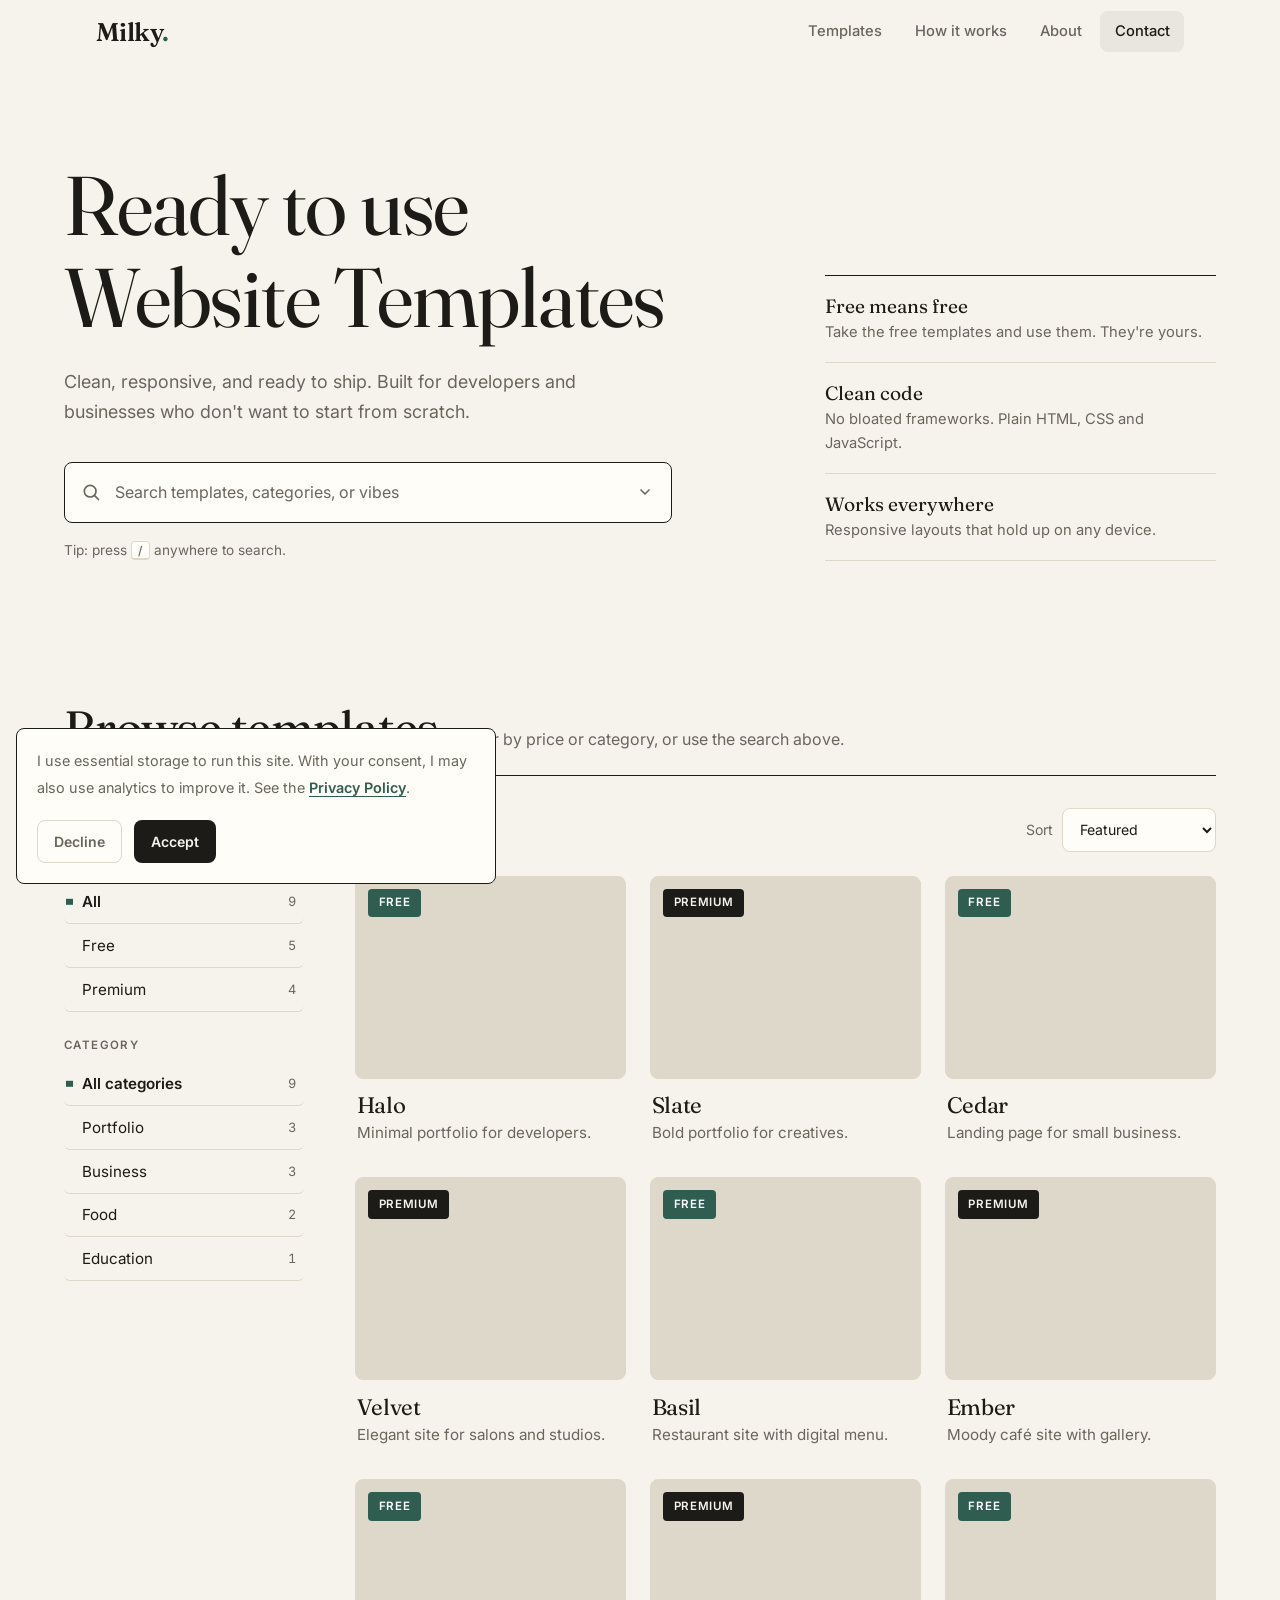
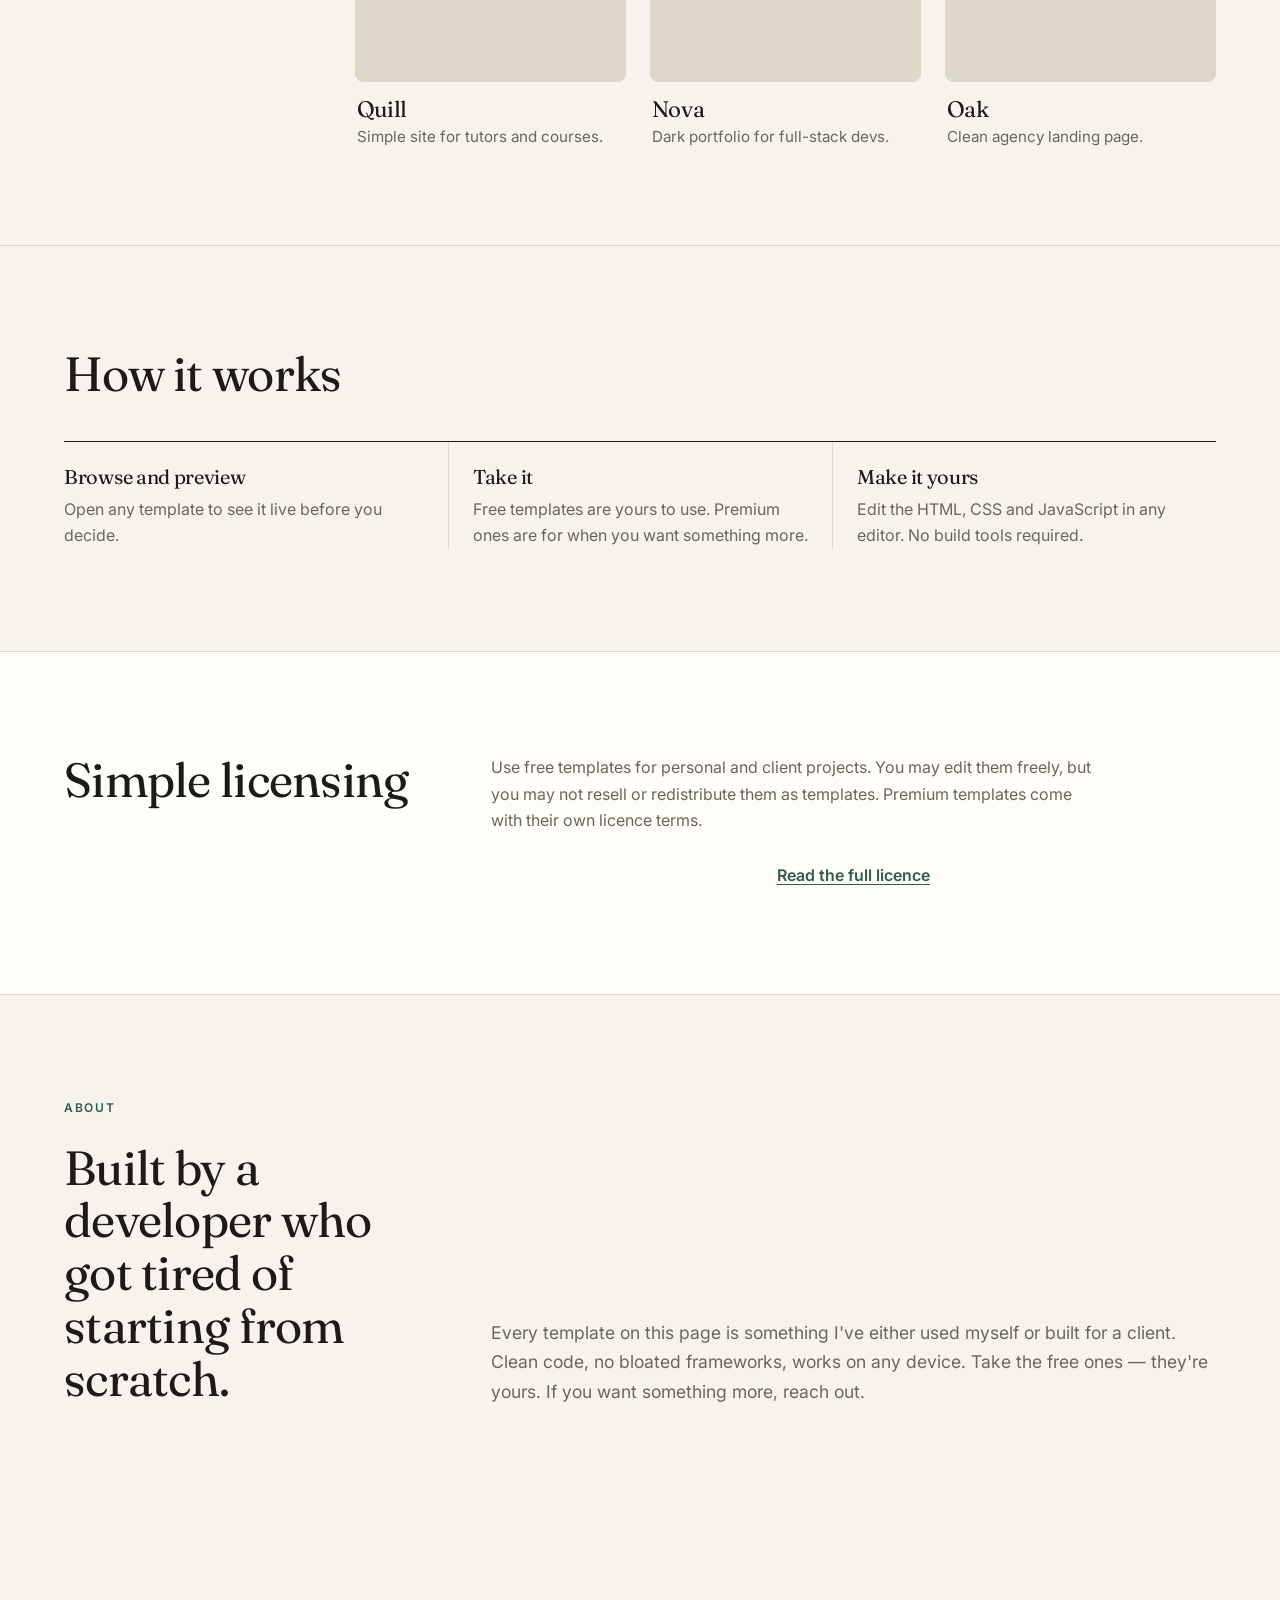
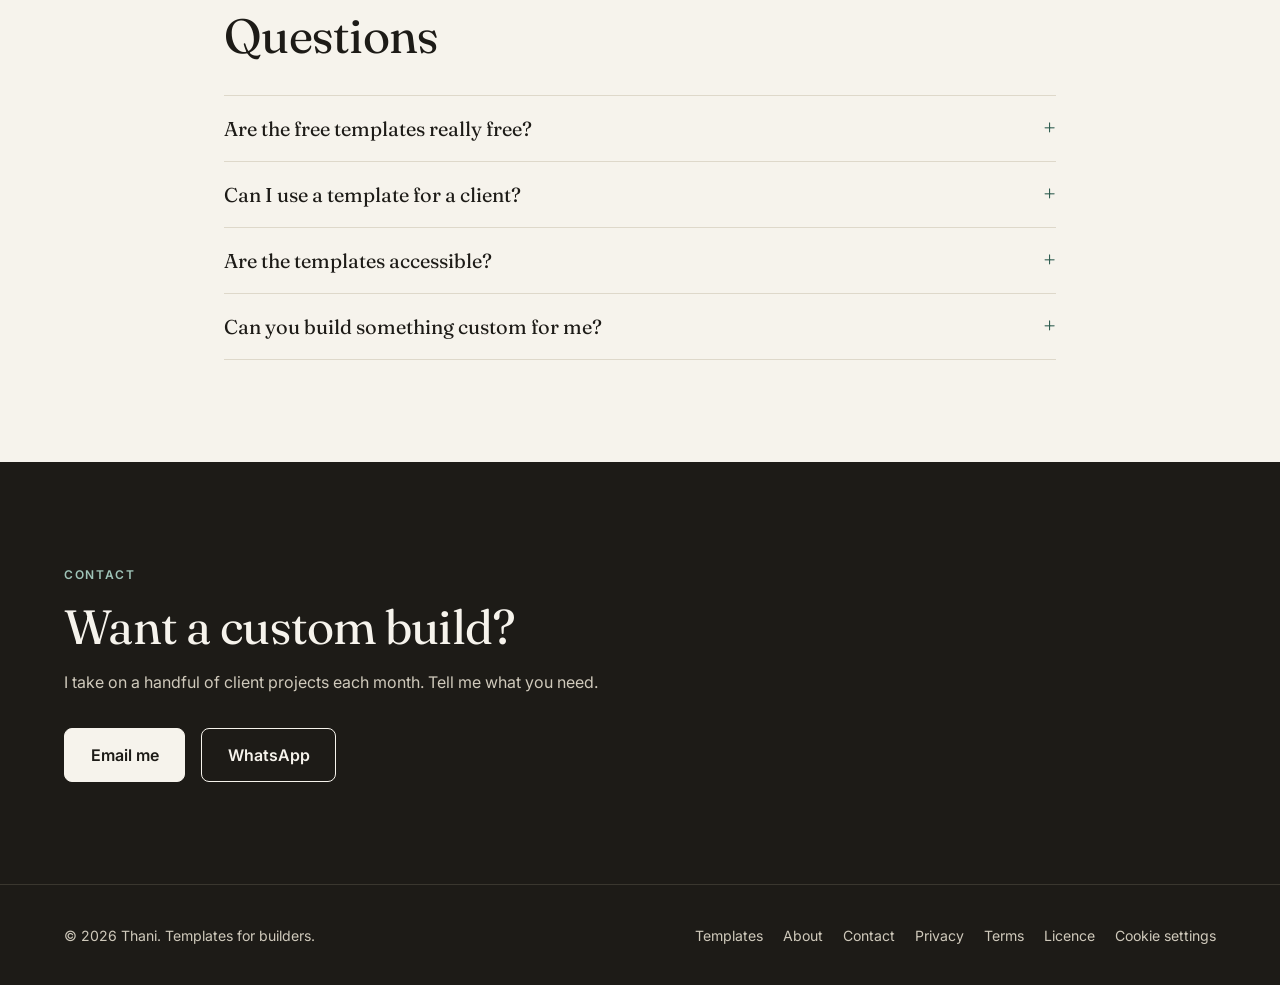
==== commit 03e89824: "Update index.html" ====
--- a/index.html
+++ b/index.html
@@ -151,7 +151,7 @@
         <!-- ============ TEMPLATE GRID ============ -->
         <div class="grid" id="templateGrid">
 
-          <a href="templates/halo/index.html" class="card" data-tags="free portfolio">
+          <a href="templates/Halo/index.html" class="card" data-tags="free portfolio">
             <div class="card-image">
               <img src="https://images.unsplash.com/photo-1618005182384-a83a8bd57fbe?auto=format&fit=crop&w=1000&q=80" alt="Minimal portfolio template" width="1000" height="750" loading="lazy" decoding="async">
               <span class="card-badge badge-free">Free</span>
@@ -375,4 +375,4 @@
 
 <script src="script.js"></script>
 </body>
-</html>+</html>
--- a/style.css
+++ b/style.css
@@ -1,502 +1,225 @@
-/* ============================
-   RESET + TOKENS
-   ============================ */
-*, *::before, *::after {
-  margin: 0;
-  padding: 0;
-  box-sizing: border-box;
-}
-
-:root {
-  --bg: #f4f2ed;
-  --bg-2: #eae7e0;
-  --card: #ffffff;
-  --line: #e2ddd2;
-  --ink: #1a1f2e;
-  --ink-dim: #6b7280;
-  --ink-faint: #9ca3af;
-  --accent: #5b4bff;
-  --accent-soft: #7c6dff;
-  --serif: 'Fraunces', Georgia, serif;
-  --sans: 'Inter', system-ui, -apple-system, sans-serif;
-  --radius: 14px;
-  --wrap: 1280px;
-}
-
-html { scroll-behavior: smooth; }
-
-body {
-  background: var(--bg);
-  color: var(--ink);
-  font-family: var(--sans);
-  line-height: 1.6;
-  -webkit-font-smoothing: antialiased;
-  overflow-x: hidden;
-}
-
-img { max-width: 100%; display: block; }
-a { color: inherit; text-decoration: none; }
-button { font-family: inherit; cursor: pointer; border: none; background: none; color: inherit; }
-
-::selection { background: var(--accent); color: #fff; }
-
-/* ============================
-   HEADER
-   ============================ */
-.site-header {
-  position: sticky;
-  top: 0;
-  z-index: 100;
-  background: rgba(244, 242, 237, 0.85);
-  backdrop-filter: blur(16px);
-  -webkit-backdrop-filter: blur(16px);
-  border-bottom: 1px solid var(--line);
-}
-
-.header-inner {
-  max-width: var(--wrap);
-  margin: 0 auto;
-  padding: 20px 32px;
-  display: flex;
-  align-items: center;
-  justify-content: space-between;
-}
-
-.brand {
-  font-family: var(--serif);
-  font-size: 1.35rem;
-  font-weight: 600;
-  letter-spacing: -0.02em;
-}
-.brand span { color: var(--accent); }
-
-.header-nav { display: flex; gap: 32px; }
-.header-nav a {
-  font-size: 0.9rem;
-  color: var(--ink-dim);
-  transition: color 0.2s ease;
-}
-.header-nav a:hover { color: var(--ink); }
-
-/* ============================
-   HERO
-   ============================ */
-.hero {
-  padding: 100px 32px 60px;
-  text-align: center;
-  position: relative;
-  overflow: visible;
-  z-index: 5;
-}
-
-.hero::before {
-  content: "";
-  position: absolute;
-  top: -200px;
-  left: 50%;
-  transform: translateX(-50%);
-  width: 900px;
-  height: 600px;
-  background: radial-gradient(circle, rgba(91, 75, 255, 0.10), transparent 65%);
-  pointer-events: none;
-  z-index: 0;
-}
-
-.hero-inner {
-  position: relative;
-  z-index: 1;
-  max-width: 780px;
-  margin: 0 auto;
-}
-
-.hero-eyebrow {
-  display: inline-block;
-  font-size: 0.72rem;
-  letter-spacing: 0.22em;
-  text-transform: uppercase;
-  color: var(--accent);
-  margin-bottom: 24px;
-  font-weight: 600;
-}
-
-.hero-title {
-  font-family: var(--serif);
-  font-weight: 400;
-  font-size: clamp(2.4rem, 6vw, 4.5rem);
-  line-height: 1.05;
-  letter-spacing: -0.03em;
-  margin-bottom: 22px;
-}
-
-.hero-sub {
-  font-size: 1.05rem;
-  color: var(--ink-dim);
-  max-width: 520px;
-  margin: 0 auto 44px;
-}
-
-/* ============================
-   SEARCH BAR
-   ============================ */
-.search-wrap {
-  position: relative;
-  width: 100%;
-  max-width: 620px;
-  margin: 0 auto;
-}
-
-.search-bar {
-  display: flex;
-  align-items: center;
-  gap: 14px;
-  width: 100%;
-  height: 62px;
-  padding: 0 22px;
-  background: var(--card);
-  border: 1.5px solid var(--line);
-  border-radius: 999px;
-  transition: border-color 0.25s ease, box-shadow 0.25s ease;
-}
-
-.search-bar:focus-within {
-  border-color: var(--accent);
-  box-shadow: 0 0 0 4px rgba(91, 75, 255, 0.10);
-}
-
-.search-icon {
-  color: var(--ink-faint);
-  display: flex;
-  align-items: center;
-  flex-shrink: 0;
-  transition: color 0.25s ease;
-}
-.search-bar:focus-within .search-icon { color: var(--accent); }
-
-.search-input {
-  flex: 1;
-  height: 100%;
-  border: none;
-  outline: none;
-  background: transparent;
-  font-size: 16px;
-  color: var(--ink);
-}
-.search-input::placeholder { color: var(--ink-faint); }
-
-.search-suggest-toggle {
-  display: flex;
-  align-items: center;
-  padding: 6px;
-  color: var(--ink-faint);
-  transition: transform 0.3s ease, color 0.25s ease;
-}
-.search-suggest-toggle:hover { color: var(--ink); }
-.search-suggest-toggle.open { transform: rotate(180deg); }
-
-.search-suggestions {
-  position: absolute;
-  top: calc(100% + 12px);
-  left: 0;
-  right: 0;
-  background: var(--card);
-  border: 1.5px solid var(--line);
-  border-radius: 20px;
-  padding: 20px 12px 12px;
-  box-shadow: 0 24px 60px rgba(26, 31, 46, 0.14);
-  opacity: 0;
-  visibility: hidden;
-  transform: translateY(-8px);
-  transition: opacity 0.25s ease, transform 0.25s ease, visibility 0.25s ease;
-  z-index: 100;
-  text-align: left;
-}
-.search-suggestions.open {
-  opacity: 1;
-  visibility: visible;
-  transform: translateY(0);
-}
-
-.suggest-label {
-  font-size: 11px;
-  letter-spacing: 1.4px;
-  text-transform: uppercase;
-  color: var(--ink-faint);
-  padding: 0 12px 14px;
-  font-weight: 600;
-}
-
-.suggest-item {
-  display: flex;
-  align-items: center;
-  gap: 14px;
-  padding: 12px;
-  border-radius: 12px;
-  transition: background 0.2s ease;
-}
-.suggest-item:hover { background: var(--bg); }
-
-.suggest-icon {
-  width: 40px;
-  height: 40px;
-  display: flex;
-  align-items: center;
-  justify-content: center;
-  background: var(--bg);
-  border-radius: 10px;
-  font-size: 19px;
-  flex-shrink: 0;
-}
-
-.suggest-copy { display: flex; flex-direction: column; gap: 2px; }
-.suggest-title { font-weight: 600; font-size: 14.5px; color: var(--ink); }
-.suggest-desc { font-size: 12.5px; color: var(--ink-dim); }
-
-/* ============================
-   FILTERS
-   ============================ */
-.filters {
-  padding: 20px 32px 40px;
-  position: relative;
-  z-index: 1;
-}
-.filters-inner {
-  max-width: var(--wrap);
-  margin: 0 auto;
-  display: flex;
-  gap: 8px;
-  justify-content: center;
-  flex-wrap: wrap;
-}
-
-.filter {
-  padding: 10px 20px;
-  border-radius: 999px;
-  font-size: 0.85rem;
-  font-weight: 500;
-  color: var(--ink-dim);
-  border: 1px solid var(--line);
-  background: transparent;
-  transition: all 0.22s ease;
-}
-.filter:hover { color: var(--ink); border-color: var(--ink-faint); }
-.filter.active {
-  background: var(--ink);
-  color: var(--bg);
-  border-color: var(--ink);
-}
-
-/* ============================
-   TEMPLATE GRID
-   ============================ */
-.grid-section {
-  padding: 0 32px 100px;
-}
-
-.grid {
-  max-width: var(--wrap);
-  margin: 0 auto;
-  display: grid;
-  grid-template-columns: repeat(3, 1fr);
-  gap: 18px;
-}
-
-.card {
-  display: block;
-  background: var(--card);
-  border: 1px solid var(--line);
-  border-radius: var(--radius);
-  overflow: hidden;
-  transition: transform 0.4s cubic-bezier(0.16, 1, 0.3, 1),
-              border-color 0.3s ease,
-              box-shadow 0.4s ease;
-}
-.card:hover {
-  transform: translateY(-4px);
-  border-color: rgba(91, 75, 255, 0.35);
-  box-shadow: 0 20px 50px rgba(26, 31, 46, 0.10);
-}
-
-.card-image {
-  position: relative;
-  aspect-ratio: 16 / 11;
-  overflow: hidden;
-  background: var(--bg-2);
-}
-.card-image img {
-  width: 100%;
-  height: 100%;
-  object-fit: cover;
-  transition: transform 0.7s cubic-bezier(0.16, 1, 0.3, 1);
-}
-.card:hover .card-image img { transform: scale(1.05); }
-
-.card-badge {
-  position: absolute;
-  top: 14px;
-  left: 14px;
-  padding: 6px 12px;
-  border-radius: 999px;
-  font-size: 0.68rem;
-  font-weight: 600;
-  letter-spacing: 0.06em;
-  text-transform: uppercase;
-  backdrop-filter: blur(10px);
-  -webkit-backdrop-filter: blur(10px);
-}
-.badge-free {
-  background: rgba(255, 255, 255, 0.92);
-  color: var(--ink);
-  border: 1px solid rgba(0, 0, 0, 0.06);
-}
-.badge-paid {
-  background: var(--accent);
-  color: #fff;
-}
-
-.card-info {
-  padding: 18px 20px 20px;
-}
-.card-title {
-  font-family: var(--serif);
-  font-size: 1.2rem;
-  font-weight: 500;
-  letter-spacing: -0.01em;
-  margin-bottom: 4px;
-}
-.card-desc {
-  font-size: 0.86rem;
-  color: var(--ink-dim);
-  line-height: 1.5;
-}
-
-/* ============================
-   ABOUT
-   ============================ */
-.about {
-  padding: 100px 32px;
-  border-top: 1px solid var(--line);
-  background: var(--bg-2);
-}
-.about-inner {
-  max-width: 720px;
-  margin: 0 auto;
-  text-align: center;
-}
-.eyebrow {
-  display: inline-block;
-  font-size: 0.72rem;
-  letter-spacing: 0.22em;
-  text-transform: uppercase;
-  color: var(--accent);
-  margin-bottom: 20px;
-  font-weight: 600;
-}
-.about h2 {
-  font-family: var(--serif);
-  font-size: clamp(1.6rem, 3vw, 2.4rem);
-  font-weight: 400;
-  line-height: 1.2;
-  letter-spacing: -0.02em;
-  margin-bottom: 20px;
-}
-.about p {
-  color: var(--ink-dim);
-  font-size: 1rem;
-}
-
-/* ============================
-   CONTACT
-   ============================ */
-.contact {
-  padding: 120px 32px;
-  text-align: center;
-}
-.contact-inner { max-width: 640px; margin: 0 auto; }
-.contact h2 {
-  font-family: var(--serif);
-  font-size: clamp(1.8rem, 4vw, 3rem);
-  font-weight: 400;
-  letter-spacing: -0.02em;
-  margin-bottom: 16px;
-}
-.contact p { color: var(--ink-dim); margin-bottom: 36px; }
-.contact-links {
-  display: flex;
-  gap: 14px;
-  justify-content: center;
-  flex-wrap: wrap;
-}
-.contact-btn {
-  padding: 14px 28px;
-  border-radius: 999px;
-  font-size: 0.92rem;
-  font-weight: 600;
-  transition: transform 0.2s ease, background 0.2s ease, border-color 0.2s ease;
-}
-.contact-btn:hover { transform: translateY(-2px); }
-.contact-btn.primary {
-  background: var(--accent);
-  color: #fff;
-}
-.contact-btn.primary:hover { background: var(--accent-soft); }
-.contact-btn.ghost {
-  border: 1.5px solid var(--line);
-  color: var(--ink);
-}
-.contact-btn.ghost:hover { border-color: var(--ink-dim); }
-
-/* ============================
-   FOOTER
-   ============================ */
-.site-footer {
-  border-top: 1px solid var(--line);
-  padding: 40px 32px;
-}
-.footer-inner {
-  max-width: var(--wrap);
-  margin: 0 auto;
-  display: flex;
-  align-items: center;
-  justify-content: space-between;
-  gap: 24px;
-  flex-wrap: wrap;
-}
-.footer-inner p { font-size: 0.85rem; color: var(--ink-faint); }
-.footer-links { display: flex; gap: 24px; }
-.footer-links a {
-  font-size: 0.85rem;
-  color: var(--ink-dim);
-  transition: color 0.2s ease;
-}
-.footer-links a:hover { color: var(--ink); }
-
-/* ============================
-   RESPONSIVE
-   ============================ */
-@media (max-width: 1000px) {
-  .grid { grid-template-columns: repeat(2, 1fr); }
-}
-
-@media (max-width: 640px) {
-  .header-inner { padding: 16px 20px; }
-  .header-nav { gap: 18px; }
-  .header-nav a:not(:last-child) { display: none; }
-
-  .hero { padding: 72px 20px 48px; }
-  .hero-sub { font-size: 0.98rem; }
-
-  .search-bar { height: 56px; padding: 0 18px; gap: 10px; }
-  .search-input { font-size: 15px; }
-
-  .filters { padding: 16px 20px 32px; }
-  .filter { padding: 8px 16px; font-size: 0.8rem; }
-
-  .grid-section { padding: 0 20px 72px; }
-  .grid { grid-template-columns: 1fr; gap: 14px; }
-
-  .about, .contact { padding: 72px 20px; }
-  .contact-links { flex-direction: column; }
-  .contact-btn { width: 100%; text-align: center; }
-
-  .footer-inner { flex-direction: column; text-align: center; gap: 14px; }
+:root{
+  --bg:#f6f3ec; --surface:#fffdf8; --ink:#1d1b17; --muted:#6b665c;
+  --line:#ded8ca; --accent:#2f5d50; --accent-ink:#ffffff; --warn:#a4452f;
+  --serif:'Fraunces',Georgia,serif; --sans:'Inter',system-ui,-apple-system,sans-serif;
+  --pad:clamp(1.25rem,5vw,4rem); --max:76rem; --hh:4rem; --r:8px;
+}
+*,*::before,*::after{box-sizing:border-box;margin:0;padding:0}
+html{scroll-behavior:smooth;scroll-padding-top:calc(var(--hh) + 1rem)}
+body{background:var(--bg);color:var(--ink);font:400 1rem/1.65 var(--sans);-webkit-font-smoothing:antialiased}
+body.lock{overflow:hidden}
+img{display:block;max-width:100%;height:auto}
+a{color:inherit}
+ul,ol{list-style:none}
+button,input,select{font:inherit;color:inherit}
+button{cursor:pointer;background:none;border:0}
+[hidden]{display:none!important}
+:focus-visible{outline:2px solid var(--accent);outline-offset:3px}
+.skip{position:absolute;left:1rem;top:-4rem;background:var(--ink);color:var(--bg);padding:.6rem 1rem;z-index:100;border-radius:var(--r)}
+.skip:focus{top:1rem}
+.muted{color:var(--muted)}
+h1,h2,h3{font-family:var(--serif);font-weight:400;line-height:1.1;letter-spacing:-.015em}
+h2{font-size:clamp(1.9rem,4vw,3rem)}
+h3{font-size:1.25rem}
+.eyebrow{display:block;font-size:.75rem;font-weight:600;letter-spacing:.14em;text-transform:uppercase;color:var(--accent);margin-bottom:1rem}
+kbd{font:500 .75rem var(--sans);border:1px solid var(--line);border-bottom-width:2px;border-radius:4px;padding:.05rem .4rem;background:var(--surface)}
+
+/* Buttons */
+.btn{display:inline-flex;align-items:center;justify-content:center;gap:.5rem;padding:.8rem 1.4rem;border-radius:var(--r);font-weight:600;font-size:.95rem;text-decoration:none;border:1px solid transparent;min-height:44px;transition:background .2s,color .2s,border-color .2s}
+.btn-primary{background:var(--ink);color:var(--bg)}
+.btn-primary:hover{background:var(--accent);color:var(--accent-ink)}
+.btn-ghost{border-color:var(--line);background:var(--surface)}
+.btn-ghost:hover{border-color:var(--ink)}
+.btn-sm{padding:.55rem 1rem;min-height:40px;font-size:.88rem}
+.text-btn,.link-btn{color:var(--accent);font-weight:600;text-decoration:underline;text-underline-offset:3px;padding:.25rem 0}
+.text-btn:hover,.link-btn:hover{color:var(--ink)}
+
+/* Header */
+.site-header{position:fixed;inset:0 0 auto 0;height:var(--hh);z-index:50;background:var(--bg);border-bottom:1px solid transparent;transition:border-color .2s}
+.site-header.scrolled{border-color:var(--line)}
+.header-inner{max-width:var(--max);height:100%;margin:auto;padding:0 var(--pad);display:flex;align-items:center;justify-content:space-between}
+.brand{font:600 1.6rem var(--serif);text-decoration:none;letter-spacing:-.02em}
+.brand span{color:var(--accent)}
+.header-nav{display:flex;gap:.25rem}
+.header-nav a{text-decoration:none;font-size:.92rem;font-weight:500;color:var(--muted);padding:.5rem .9rem;border-radius:var(--r);transition:color .2s,background .2s}
+.header-nav a:hover,.header-nav a[aria-current=true]{color:var(--ink);background:rgba(29,27,23,.06)}
+.menu-btn{display:none;width:44px;height:44px;position:relative}
+.menu-btn i{position:absolute;left:11px;right:11px;height:2px;background:var(--ink);transition:transform .25s}
+.menu-btn i:first-child{top:16px}.menu-btn i:last-child{top:26px}
+.menu-btn[aria-expanded=true] i:first-child{transform:translateY(5px) rotate(45deg)}
+.menu-btn[aria-expanded=true] i:last-child{transform:translateY(-5px) rotate(-45deg)}
+
+/* Hero: text left, promise list right, offset */
+.hero{padding:calc(var(--hh) + clamp(3rem,8vw,6rem)) var(--pad) clamp(3rem,6vw,5rem)}
+.hero-inner{max-width:var(--max);margin:auto;display:grid;grid-template-columns:minmax(0,7fr) minmax(0,4fr);gap:3rem clamp(2rem,6vw,5rem);align-items:end}
+.hero-title{font-size:clamp(2.6rem,6.5vw,5.25rem);font-weight:400}
+.hero-sub{max-width:34rem;color:var(--muted);font-size:1.12rem;margin:1.5rem 0 2.25rem}
+.hint{margin-top:1rem;font-size:.85rem;color:var(--muted)}
+.promises{display:grid;gap:0;border-top:1px solid var(--ink)}
+.promises li{padding:1.1rem 0;border-bottom:1px solid var(--line);display:grid;gap:.15rem}
+.promises strong{font:400 1.2rem var(--serif)}
+.promises span{font-size:.92rem;color:var(--muted)}
+
+/* Search */
+.search-wrap{position:relative;max-width:38rem}
+.search-bar{display:flex;align-items:center;gap:.25rem;background:var(--surface);border:1px solid var(--ink);border-radius:var(--r);padding:.2rem .4rem .2rem 1rem;min-height:56px}
+.search-bar:focus-within{outline:2px solid var(--accent);outline-offset:3px}
+.search-icon{display:flex;color:var(--muted)}
+.search-input{flex:1;min-width:0;border:0;background:transparent;padding:.8rem .6rem;outline:0}
+.search-input::placeholder{color:var(--muted)}
+.search-clear,.search-suggest-toggle{width:40px;height:40px;border-radius:6px;display:grid;place-items:center;color:var(--muted)}
+.search-clear:hover,.search-suggest-toggle:hover{background:rgba(29,27,23,.06);color:var(--ink)}
+.search-suggest-toggle svg{transition:transform .2s}
+.search-suggest-toggle[aria-expanded=true] svg{transform:rotate(180deg)}
+.search-suggestions{position:absolute;left:0;right:0;top:calc(100% + .5rem);background:var(--surface);border:1px solid var(--line);border-radius:var(--r);padding:.5rem;z-index:20;box-shadow:0 8px 24px rgba(29,27,23,.08)}
+.suggest-label{font-size:.72rem;font-weight:600;letter-spacing:.12em;text-transform:uppercase;color:var(--muted);padding:.6rem .75rem .3rem}
+.suggest-item{display:block;text-decoration:none;padding:.7rem .75rem;border-radius:6px}
+.suggest-item:hover,.suggest-item:focus-visible{background:var(--bg)}
+.suggest-copy{display:grid}
+.suggest-title{font-weight:600}
+.suggest-desc{font-size:.88rem;color:var(--muted)}
+
+/* Market */
+.market{padding:clamp(2rem,5vw,4rem) var(--pad) clamp(3rem,8vw,6rem)}
+.market-inner{max-width:var(--max);margin:auto}
+.market-head{display:flex;flex-wrap:wrap;align-items:baseline;gap:.5rem 1.5rem;padding-bottom:1.25rem;border-bottom:1px solid var(--ink);margin-bottom:2rem}
+.market-layout{display:grid;grid-template-columns:15rem minmax(0,1fr);gap:2rem clamp(2rem,4vw,3.5rem);align-items:start}
+
+/* Filters */
+.filters{position:sticky;top:calc(var(--hh) + 1rem);display:grid;gap:1.5rem}
+.filters-head{display:flex;justify-content:space-between;align-items:baseline}
+fieldset{border:0}
+legend{font-size:.72rem;font-weight:600;letter-spacing:.12em;text-transform:uppercase;color:var(--muted);padding-bottom:.5rem}
+.opt{position:relative;display:flex;align-items:center;gap:.6rem;padding:.55rem .5rem .55rem 1.1rem;cursor:pointer;border-radius:6px;border-bottom:1px solid var(--line)}
+.opt input{position:absolute;opacity:0;inset:0;cursor:pointer}
+.opt span{flex:1;font-size:.95rem}
+.opt small{color:var(--muted);font-size:.8rem;font-variant-numeric:tabular-nums}
+.opt::before{content:"";position:absolute;left:.15rem;top:50%;width:.4rem;height:.4rem;background:var(--accent);transform:translateY(-50%) scale(0);transition:transform .2s}
+.opt:has(input:checked)::before{transform:translateY(-50%) scale(1)}
+.opt:has(input:checked) span{font-weight:600}
+.opt:has(input:focus-visible){outline:2px solid var(--accent);outline-offset:2px}
+.opt:hover{background:rgba(29,27,23,.04)}
+.apply-btn,.scrim,.filter-open{display:none}
+
+/* Toolbar */
+.toolbar{display:flex;flex-wrap:wrap;align-items:center;gap:.75rem 1rem;margin-bottom:1.5rem}
+.count{font-weight:500;margin-right:auto}
+.sort{display:flex;align-items:center;gap:.6rem;font-size:.88rem;color:var(--muted)}
+.sort select{background:var(--surface);border:1px solid var(--line);border-radius:var(--r);padding:.6rem 2rem .6rem .8rem;min-height:44px;color:var(--ink)}
+
+/* Grid and cards */
+.grid{display:grid;grid-template-columns:repeat(auto-fill,minmax(16rem,1fr));gap:2rem 1.5rem}
+.card{display:flex;flex-direction:column;text-decoration:none;gap:.9rem}
+.card[hidden]{display:none}
+.card-image{position:relative;overflow:hidden;border-radius:var(--r);border:1px solid var(--line);background:var(--line);aspect-ratio:4/3}
+.card-image img{width:100%;height:100%;object-fit:cover;transition:transform .6s cubic-bezier(.2,.7,.2,1)}
+.card:hover .card-image img{transform:scale(1.04)}
+.card-badge{position:absolute;top:.75rem;left:.75rem;font-size:.72rem;font-weight:600;letter-spacing:.06em;text-transform:uppercase;padding:.3rem .65rem;border-radius:4px}
+.badge-free{background:var(--accent);color:var(--accent-ink)}
+.badge-paid{background:var(--ink);color:var(--bg)}
+.card-info{display:grid;gap:.15rem;padding-inline:.1rem}
+.card-title{font-size:1.4rem}
+.card:hover .card-title{text-decoration:underline;text-underline-offset:4px;text-decoration-thickness:1px}
+.card-desc{color:var(--muted);font-size:.95rem}
+.card:focus-visible{outline-offset:6px;border-radius:var(--r)}
+
+.empty{padding:4rem 1rem;text-align:center;display:grid;gap:.75rem;justify-items:center;border:1px dashed var(--line);border-radius:var(--r)}
+.more{margin-top:3rem;display:grid;justify-items:center;gap:.75rem}
+
+/* Sections */
+.how,.licence,.about,.faq,.contact{padding:clamp(3.5rem,8vw,6.5rem) var(--pad)}
+.how-inner,.licence-inner,.about-inner,.faq-inner,.contact-inner{max-width:var(--max);margin:auto}
+.how{border-top:1px solid var(--line)}
+.how h2{margin-bottom:2.5rem}
+.how-list{display:grid;grid-template-columns:repeat(3,1fr);border-top:1px solid var(--ink)}
+.how-list li{padding:1.5rem 1.5rem 0 0}
+.how-list li+li{padding-left:1.5rem;border-left:1px solid var(--line)}
+.how-list h3{margin-bottom:.5rem}
+.how-list p{color:var(--muted);max-width:22rem}
+
+.licence{background:var(--surface);border-block:1px solid var(--line)}
+.licence-inner{display:grid;grid-template-columns:1fr 2fr;gap:1.5rem 4rem;align-items:start}
+.licence-inner p{color:var(--muted);max-width:38rem}
+.licence-inner .link-btn{grid-column:2}
+
+.about-inner{display:grid;grid-template-columns:1fr 2fr;gap:1.5rem 4rem}
+.about-inner .eyebrow{grid-column:1/-1;margin:0}
+.about-inner h2{max-width:22ch}
+.about-inner p{color:var(--muted);font-size:1.1rem;align-self:end}
+
+.faq-inner{max-width:52rem}
+.faq h2{margin-bottom:2rem}
+details{border-top:1px solid var(--line)}
+details:last-of-type{border-bottom:1px solid var(--line)}
+summary{list-style:none;cursor:pointer;padding:1.25rem 0;font:400 1.25rem var(--serif);display:flex;justify-content:space-between;gap:1rem;min-height:44px}
+summary::-webkit-details-marker{display:none}
+summary::after{content:"+";color:var(--accent);font-size:1.5rem;line-height:1;transition:transform .25s}
+details[open] summary::after{transform:rotate(45deg)}
+details p{color:var(--muted);padding-bottom:1.25rem;max-width:40rem}
+
+.contact{background:var(--ink);color:var(--bg)}
+.contact .eyebrow{color:#9fc4b8}
+.contact-inner p{color:#cfc9bb;max-width:34rem;margin:1rem 0 2rem}
+.contact-links{display:flex;flex-wrap:wrap;gap:1rem}
+.contact-btn{display:inline-flex;align-items:center;min-height:48px;padding:.8rem 1.6rem;border-radius:var(--r);font-weight:600;text-decoration:none;border:1px solid var(--bg);transition:background .2s,color .2s}
+.contact-btn.primary{background:var(--bg);color:var(--ink)}
+.contact-btn.primary:hover{background:transparent;color:var(--bg)}
+.contact-btn.ghost:hover{background:var(--bg);color:var(--ink)}
+.contact :focus-visible{outline-color:#9fc4b8}
+
+/* Footer */
+.site-footer{background:var(--ink);color:#cfc9bb;border-top:1px solid #3a372f;padding:2rem var(--pad)}
+.footer-inner{max-width:var(--max);margin:auto;display:flex;flex-wrap:wrap;gap:1rem 2rem;justify-content:space-between;align-items:center;font-size:.88rem}
+.footer-links{display:flex;flex-wrap:wrap;gap:.25rem 1.25rem}
+.footer-links a,.footer-links button{text-decoration:none;color:#cfc9bb;padding:.4rem 0;font-size:.88rem}
+.footer-links a:hover,.footer-links button:hover{color:#fff;text-decoration:underline}
+.site-footer :focus-visible{outline-color:#9fc4b8}
+
+/* Dialog */
+dialog{background:var(--surface);color:var(--ink);border:1px solid var(--line);border-radius:var(--r);margin:auto}
+dialog::backdrop{background:rgba(29,27,23,.6)}
+.legal{width:min(92vw,40rem);max-height:85vh;overflow:auto;padding:2.5rem}
+.legal h2{font-size:2rem;margin-bottom:1rem}
+.legal p{color:var(--muted);margin-bottom:1rem}
+.dlg-close{position:absolute;top:.75rem;right:.75rem;width:44px;height:44px;border-radius:6px}
+.dlg-close:hover{background:var(--bg)}
+
+/* Cookie, toast, to-top */
+.cookie{position:fixed;left:1rem;bottom:1rem;z-index:60;max-width:30rem;background:var(--surface);border:1px solid var(--ink);border-radius:var(--r);padding:1.25rem;display:grid;gap:1rem;font-size:.9rem;color:var(--muted)}
+.cookie-actions{display:flex;gap:.75rem}
+.toast{position:fixed;left:50%;bottom:1.5rem;transform:translate(-50%,1rem);background:var(--ink);color:var(--bg);padding:.8rem 1.25rem;border-radius:var(--r);font-size:.92rem;opacity:0;pointer-events:none;transition:.3s;z-index:70}
+.toast.show{opacity:1;transform:translate(-50%,0)}
+.to-top{position:fixed;right:1.25rem;bottom:1.25rem;width:48px;height:48px;border-radius:50%;background:var(--ink);color:var(--bg);font-size:1.2rem;z-index:55;opacity:0;visibility:hidden;transform:translateY(10px);transition:.3s}
+.to-top.show{opacity:1;visibility:visible;transform:none}
+.to-top:hover{background:var(--accent)}
+
+/* Responsive */
+@media (max-width:1000px){
+  .hero-inner{grid-template-columns:1fr;align-items:start}
+  .market-layout{grid-template-columns:1fr}
+  .filter-open{display:inline-flex}
+  .filters{position:fixed;inset:auto 0 0 0;z-index:90;background:var(--bg);padding:1.5rem var(--pad) 1.5rem;max-height:85vh;overflow:auto;border-top:1px solid var(--ink);border-radius:16px 16px 0 0;transform:translateY(105%);transition:transform .35s;visibility:hidden}
+  .filters.open{transform:none;visibility:visible}
+  .apply-btn{display:inline-flex}
+  .scrim{display:block;position:fixed;inset:0;background:rgba(29,27,23,.5);z-index:80}
+  .count{flex-basis:100%;order:3;margin:0}
+  .sort{margin-left:auto}
+  .licence-inner,.about-inner{grid-template-columns:1fr}
+  .licence-inner .link-btn{grid-column:1;justify-self:start}
+}
+@media (max-width:760px){
+  .menu-btn{display:block}
+  .header-nav{position:fixed;inset:var(--hh) 0 auto 0;background:var(--bg);flex-direction:column;padding:1rem var(--pad) 1.5rem;border-bottom:1px solid var(--line);transform:translateY(-120%);visibility:hidden;transition:transform .3s}
+  .header-nav.open{transform:none;visibility:visible}
+  .header-nav a{font-size:1.1rem;padding:.9rem 0}
+  .how-list{grid-template-columns:1fr}
+  .how-list li,.how-list li+li{padding:1.25rem 0;border-left:0;border-bottom:1px solid var(--line)}
+  .cookie{right:1rem;max-width:none;bottom:5rem}
+}
+@media (max-width:520px){
+  .grid{grid-template-columns:1fr}
+}
+@media (prefers-reduced-motion:reduce){
+  html{scroll-behavior:auto}
+  *,*::before,*::after{transition-duration:.01ms!important;animation-duration:.01ms!important}
 }
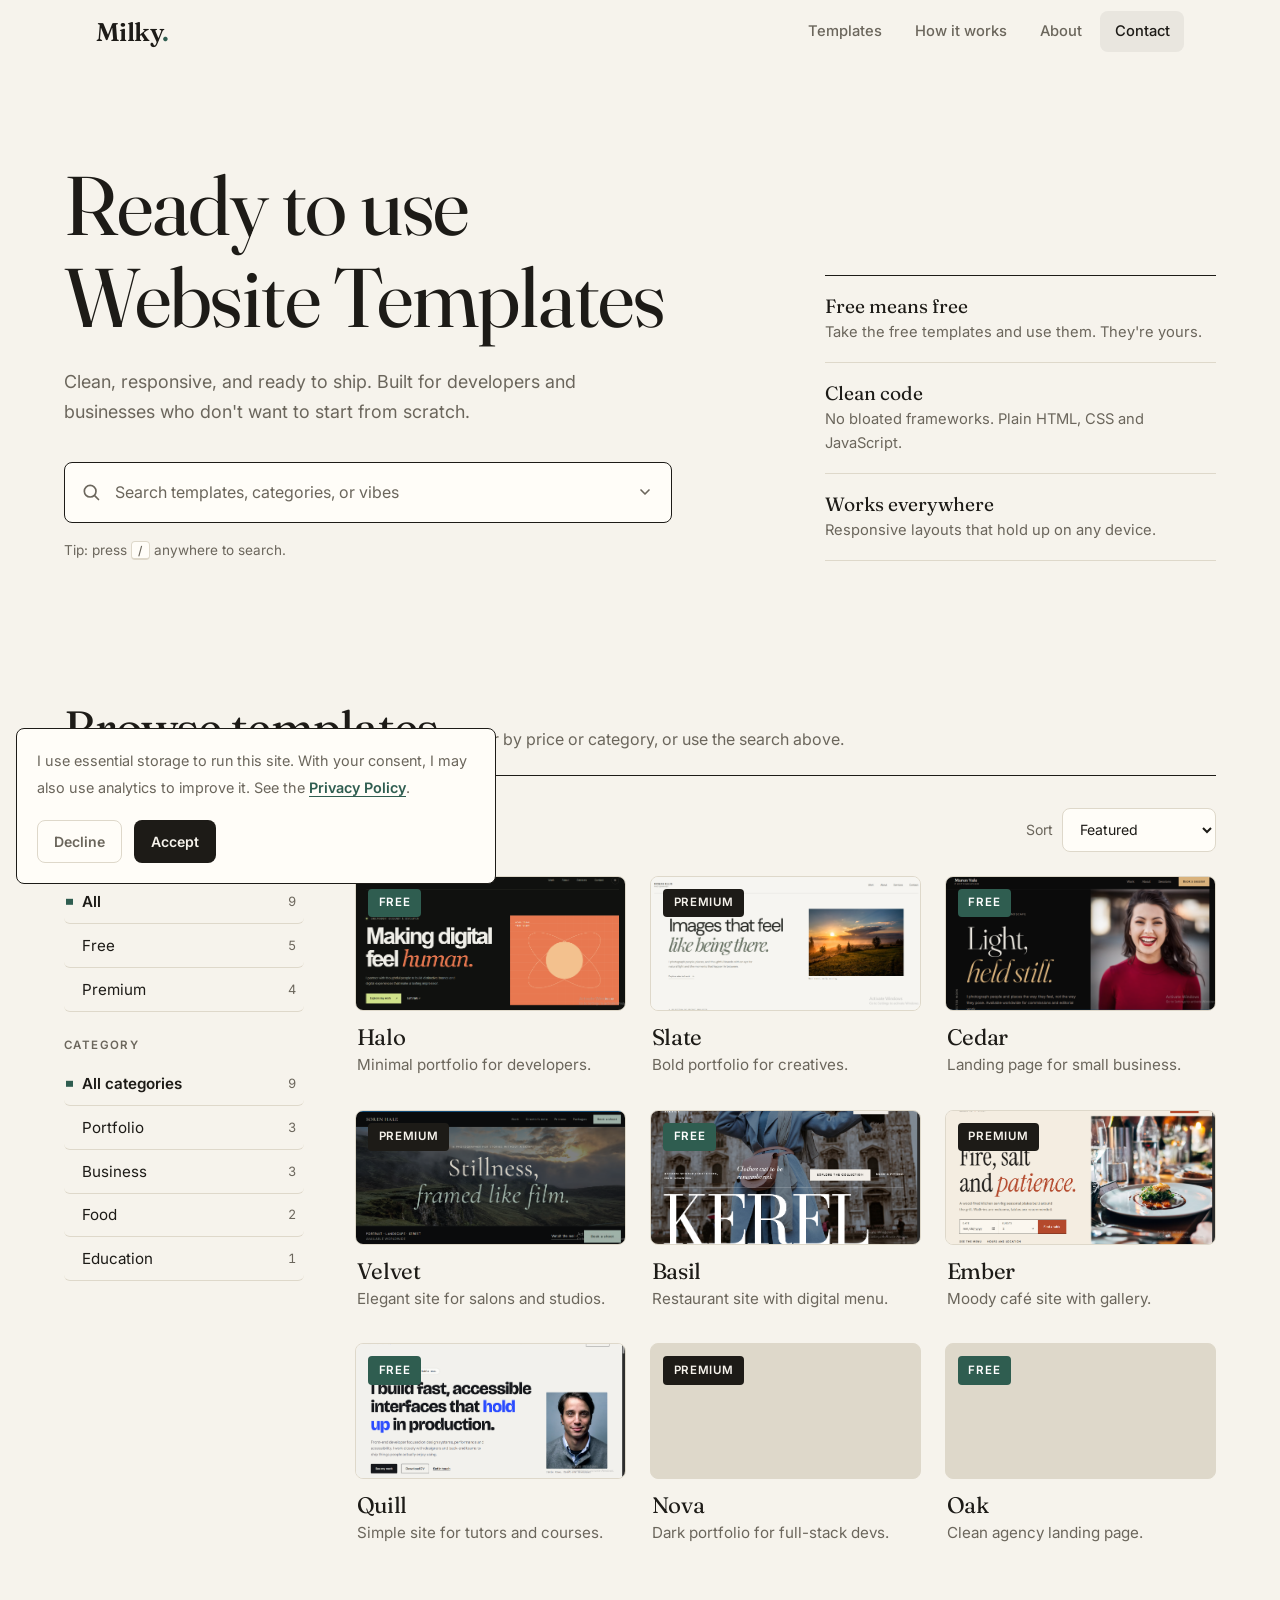
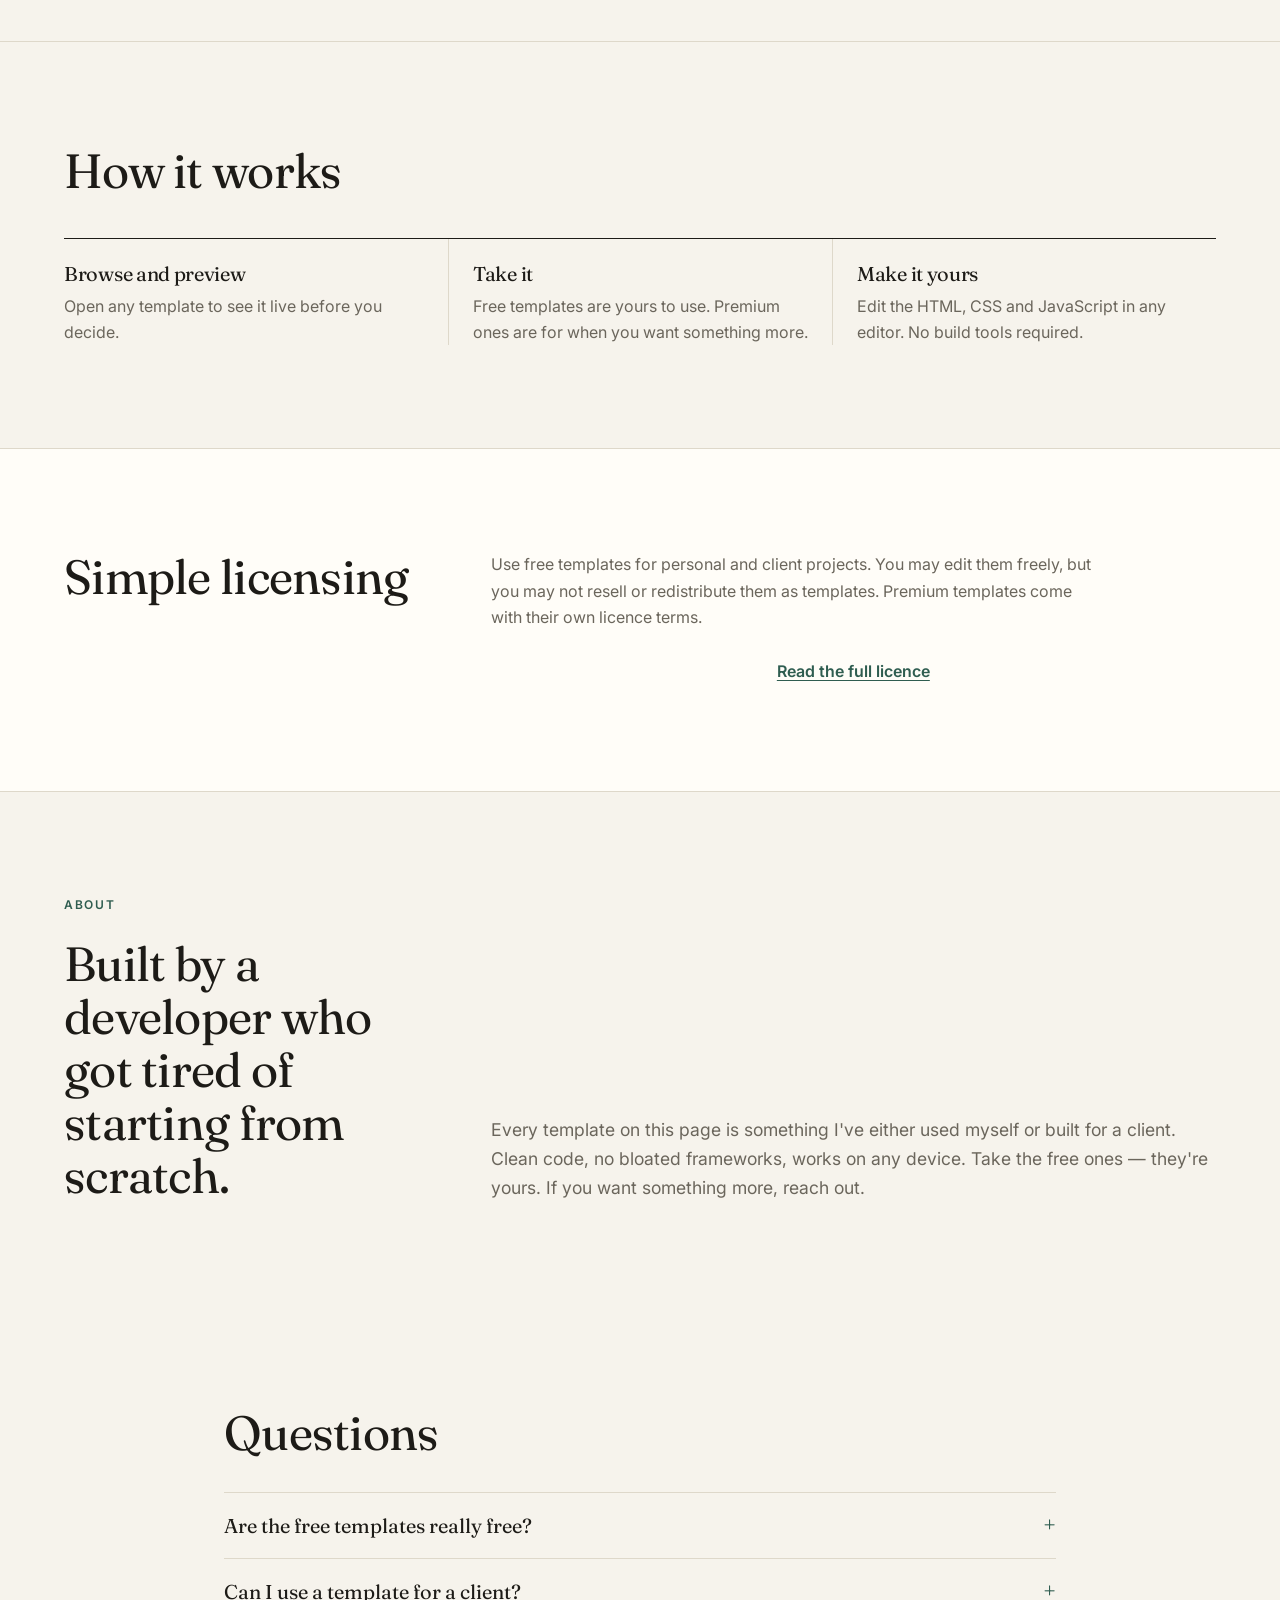
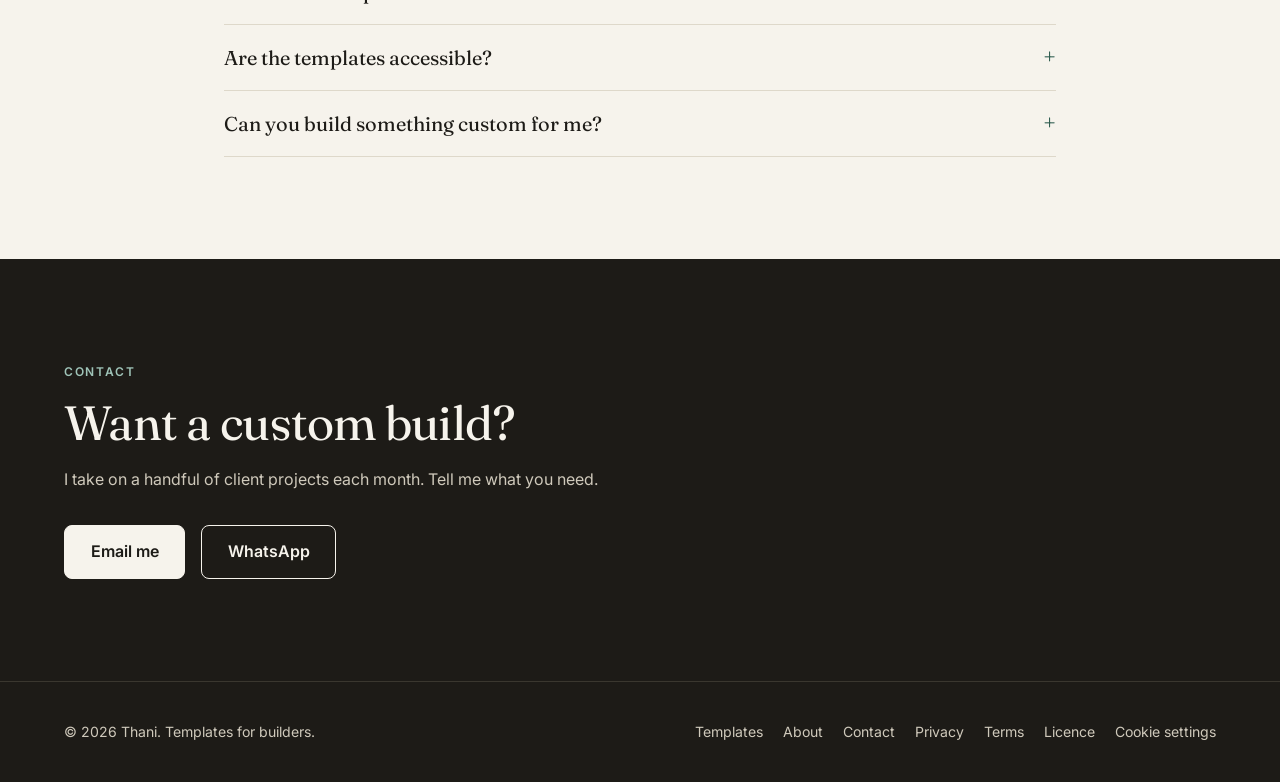
==== commit aa7745be: "Add files via upload" ====
--- a/index.html
+++ b/index.html
@@ -151,9 +151,9 @@
         <!-- ============ TEMPLATE GRID ============ -->
         <div class="grid" id="templateGrid">
 
-          <a href="templates/Halo/index.html" class="card" data-tags="free portfolio">
-            <div class="card-image">
-              <img src="https://images.unsplash.com/photo-1618005182384-a83a8bd57fbe?auto=format&fit=crop&w=1000&q=80" alt="Minimal portfolio template" width="1000" height="750" loading="lazy" decoding="async">
+          <a href="templates/halo/index.html" target="_blank" class="card" data-tags="free portfolio">
+            <div class="card-image">
+              <img src="Alex Morgan.png" alt="Minimal portfolio template" width="1000" height="750" loading="lazy" decoding="async">
               <span class="card-badge badge-free">Free</span>
             </div>
             <div class="card-info">
@@ -162,9 +162,9 @@
             </div>
           </a>
 
-          <a href="templates/slate/index.html" class="card" data-tags="paid portfolio">
-            <div class="card-image">
-              <img src="https://images.unsplash.com/photo-1618005198919-d3d4b5a92ead?auto=format&fit=crop&w=1000&q=80" alt="Designer portfolio template" width="1000" height="750" loading="lazy" decoding="async">
+          <a href="templates/slate/index.html" target="_blank" class="card" data-tags="paid portfolio">
+            <div class="card-image">
+              <img src="Slate.png" alt="Designer portfolio template" width="1000" height="750" loading="lazy" decoding="async">
               <span class="card-badge badge-paid">Premium</span>
             </div>
             <div class="card-info">
@@ -173,9 +173,9 @@
             </div>
           </a>
 
-          <a href="templates/photo-editorial/index.html" class="card" data-tags="free business">
-            <div class="card-image">
-              <img src="https://images.unsplash.com/photo-1618556450991-2f1af64e8191?auto=format&fit=crop&w=1000&q=80" alt="Small business template" width="1000" height="750" loading="lazy" decoding="async">
+          <a href="templates/photo-editorial/index.html" target="_blank" class="card" data-tags="free business">
+            <div class="card-image">
+              <img src="Maren.png" alt="Small business template" width="1000" height="750" loading="lazy" decoding="async">
               <span class="card-badge badge-free">Free</span>
             </div>
             <div class="card-info">
@@ -184,9 +184,9 @@
             </div>
           </a>
 
-          <a href="templates/photo-cinematic/index.html" class="card" data-tags="paid business">
-            <div class="card-image">
-              <img src="https://images.unsplash.com/photo-1618221195710-dd6b41faaea6?auto=format&fit=crop&w=1000&q=80" alt="Salon template" width="1000" height="750" loading="lazy" decoding="async">
+          <a href="templates/photo-cinematic/index.html" target="_blank" class="card" data-tags="paid business">
+            <div class="card-image">
+              <img src="soren.png" alt="Salon template" width="1000" height="750" loading="lazy" decoding="async">
               <span class="card-badge badge-paid">Premium</span>
             </div>
             <div class="card-info">
@@ -195,9 +195,9 @@
             </div>
           </a>
 
-          <a href="templates/basil/index.html" class="card" data-tags="free food">
-            <div class="card-image">
-              <img src="https://images.unsplash.com/photo-1552566626-52f8b828add9?auto=format&fit=crop&w=1000&q=80" alt="Restaurant template" width="1000" height="750" loading="lazy" decoding="async">
+          <a href="templates/basil/index.html" class="card" data-tags="free food" target="_blank">
+            <div class="card-image">
+              <img src="Screenshot (6).png" alt="Restaurant template" width="1000" height="750" loading="lazy" decoding="async">
               <span class="card-badge badge-free">Free</span>
             </div>
             <div class="card-info">
@@ -206,9 +206,9 @@
             </div>
           </a>
 
-          <a href="templates/ember/index.html" class="card" data-tags="paid food">
-            <div class="card-image">
-              <img src="https://images.unsplash.com/photo-1554118811-1e0d58224f24?auto=format&fit=crop&w=1000&q=80" alt="Café template" width="1000" height="750" loading="lazy" decoding="async">
+          <a href="templates/ember/index.html" class="card" data-tags="paid food" target="_blank">
+            <div class="card-image">
+              <img src="Screenshot (7).png" alt="Café template" width="1000" height="750" loading="lazy" decoding="async">
               <span class="card-badge badge-paid">Premium</span>
             </div>
             <div class="card-info">
@@ -217,9 +217,9 @@
             </div>
           </a>
 
-          <a href="templates/quill/index.html" class="card" data-tags="free education">
-            <div class="card-image">
-              <img src="https://images.unsplash.com/photo-1497633762265-9d179a990aa6?auto=format&fit=crop&w=1000&q=80" alt="Education template" width="1000" height="750" loading="lazy" decoding="async">
+          <a href="templates/quill/index.html" class="card" data-tags="free education" target="_blank">
+            <div class="card-image">
+              <img src="Screenshot (8).png" alt="Education template" width="1000" height="750" loading="lazy" decoding="async">
               <span class="card-badge badge-free">Free</span>
             </div>
             <div class="card-info">
@@ -375,4 +375,4 @@
 
 <script src="script.js"></script>
 </body>
-</html>
+</html>
--- a/style.css
+++ b/style.css
@@ -111,7 +111,7 @@
 .grid{display:grid;grid-template-columns:repeat(auto-fill,minmax(16rem,1fr));gap:2rem 1.5rem}
 .card{display:flex;flex-direction:column;text-decoration:none;gap:.9rem}
 .card[hidden]{display:none}
-.card-image{position:relative;overflow:hidden;border-radius:var(--r);border:1px solid var(--line);background:var(--line);aspect-ratio:4/3}
+.card-image{position:relative;overflow:hidden;border-radius:var(--r);border:1px solid var(--line);background:var(--line);aspect-ratio:16/8}
 .card-image img{width:100%;height:100%;object-fit:cover;transition:transform .6s cubic-bezier(.2,.7,.2,1)}
 .card:hover .card-image img{transform:scale(1.04)}
 .card-badge{position:absolute;top:.75rem;left:.75rem;font-size:.72rem;font-weight:600;letter-spacing:.06em;text-transform:uppercase;padding:.3rem .65rem;border-radius:4px}
